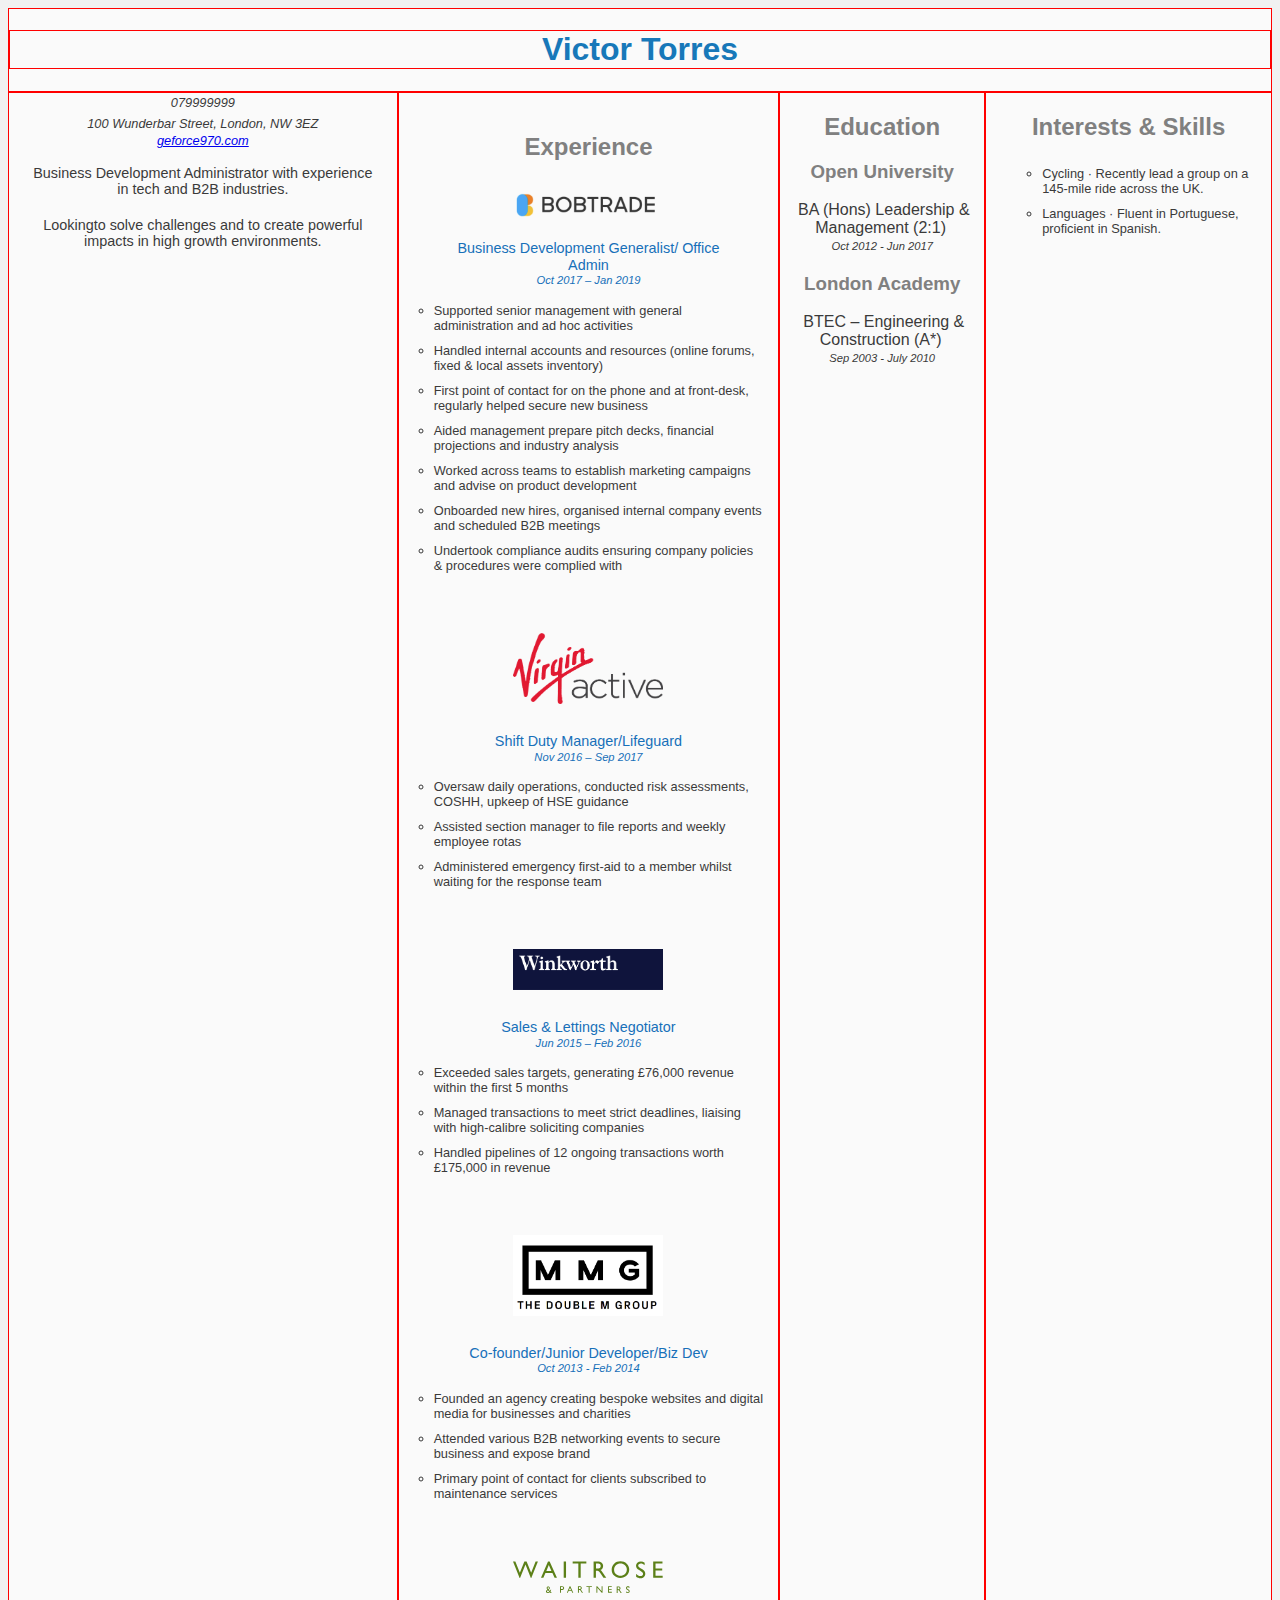
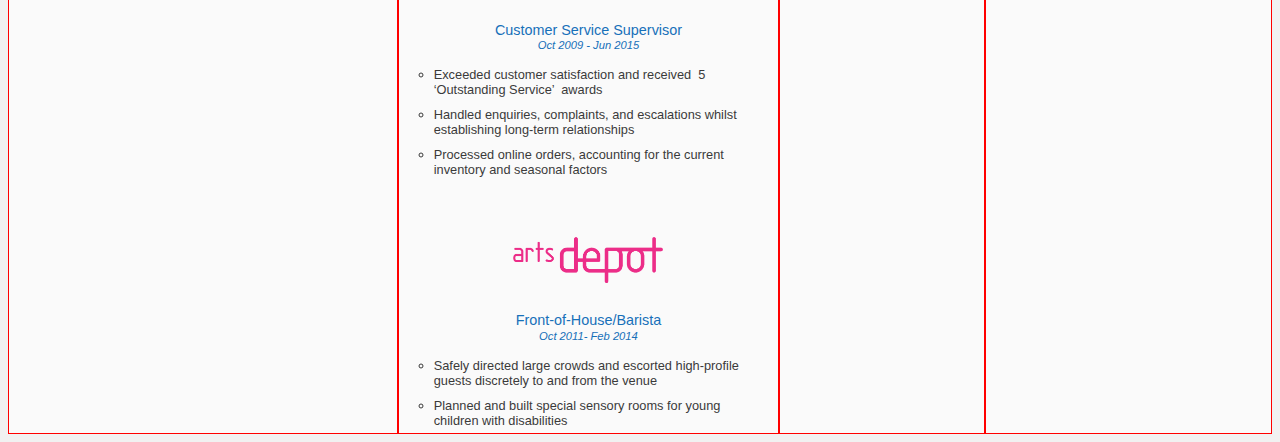
==== index.html @ 73df7238 "ready for flexbox" ====
<!DOCTYPE html>
<html>
  <head>
    <meta name="viewport" content="width=device-width, initial-scale=1" />
    <title>Victor Torres</title>
    <link
      href="http://fonts.googleapis.com/css?family=Reenie+Beanie:regular"
      rel="stylesheet"
      type="text/css"
    />
    <link rel="stylesheet" href="css/style.css" />
  </head>
  <body>
    <div id="page">
      <div class="card">
        <h1 id="main-name">Victor Torres</h1>
      </div>

      <div class="wrapper">
        <div class="card">
          <div id="contact-details">
            <span id="mobile">079999999</span>
            <span id="address">100 Wunderbar Street, London, NW 3EZ</span>
            <a href="mailto:demellotorres@gmail.com" id="email">geforce970.com</a>
            <p>
              Business Development Administrator with experience in tech and B2B
              industries.
            </p>
            <p>
              Lookingto solve challenges and to create powerful impacts in high
              growth environments.
            </p>
          </div>
        </div>
        <div class="card exp-card">
          <div class="experience">
            <h2 class="exp-title">Experience</h2>
            <div class="job" id="bobtrade">
              <div class="logo bobtrade-img">
                <img src="img/bobtrade.png" alt="Bobtrade" />
              </div>
              <span class="role">Business Development Generalist/ Office Admin</span>
              <span class="duration">Oct 2017 – Jan 2019</span>
              <div>
                <ul class="achievements">
                  <li>
                    Supported senior management with general administration and ad
                    hoc activities
                  </li>
                  <li>
                    Handled internal accounts and resources (online forums, fixed
                    & local assets inventory)
                  </li>
                  <li>
                    First point of contact for on the phone and at front-desk,
                    regularly helped secure new business
                  </li>
                  <li>
                    Aided management prepare pitch decks, financial projections
                    and industry analysis
                  </li>
                  <li>
                    Worked across teams to establish marketing campaigns and
                    advise on product development
                  </li>
                  <li>
                    Onboarded new hires, organised internal company events and
                    scheduled B2B meetings
                  </li>
                  <li>
                    Undertook compliance audits ensuring company policies &
                    procedures were complied with
                  </li>
                </ul>
              </div>
            </div>
          </div>
          <div class="job" id="virgin">
            <div class="logo"><img src="img/virgin.png" alt="Virgin Active"></div>
            <span class="role">Shift Duty Manager/Lifeguard</span>
            <span class="duration">Nov 2016 – Sep 2017</span>
            <div>
              <ul class="achievements">
                <li>Oversaw daily operations, conducted risk assessments, COSHH, upkeep of HSE guidance</li>
                <li>Assisted section manager to file reports and weekly employee rotas</li>
                <li>Administered emergency first-aid to a member whilst waiting for the response team</li>
              </ul>
            </div>
          </div>
          <div class="job" id="winkworth">
            <div class="logo"><img src="img/winkworth.jpg" alt="Winkworth"></div>
            <span class="role">Sales & Lettings Negotiator</span>
            <span class="duration">Jun 2015 – Feb 2016</span>
            <div>
              <ul class="achievements">
                <li>Exceeded sales targets, generating £76,000 revenue within the first 5 months</li>
                <li>Managed transactions to meet strict deadlines, liaising with high-calibre soliciting companies</li>
                <li>Handled pipelines of 12 ongoing transactions worth £175,000 in revenue</li>
              </ul>
            </div>
          </div>
          <div class="job" id="mmg">
            <div class="logo"><img src="img/mmg.png" alt="Double M Group"></div>
            <span class="role">Co-founder/Junior Developer/Biz Dev​</span>
            <span class="duration">Oct 2013 - Feb 2014</span>
            <div>
              <ul class="achievements">
                <li>Founded an agency creating bespoke websites and digital media for businesses and charities</li>
                <li>Attended various B2B networking events to secure business and expose brand</li>
                <li>Primary point of contact for clients subscribed to maintenance services</li>
              </ul>
            </div>
          </div>
          <div class="job" id="waitrose">
            <div class="logo"><svg viewBox="0 0 398 85" xmlns="http://www.w3.org/2000/svg" class="logo___2sp24">
                <g fill="#5C8018" fill-rule="evenodd">
                  <path
                    d="M372.02 1.366v43.086h25.229v-5.558h-19.005V25.499h17.801v-5.557h-17.8V6.922h18.44V1.365H372.02M59.982 1.366L48.155 31.058 36.082 1.366h-5.904L18.173 31.058 6.221 1.366H0l17.533 43.467h1.207L33.1 9.579l14.237 35.254h1.206L66.14 1.366h-6.157M134.535 44.48h6.228V1.393h-6.228zM339.51 27.008l-4.714-2.848c-2.956-1.795-4.826-3.589-6.173-5.252-1.397-1.727-2.095-3.85-2.095-6.11 0-3.392 1.183-6.147 3.551-8.265 2.367-2.117 5.523-3.14 9.306-3.14 3.99 0 6.94 1.01 9.957 3.03v7c-3.123-2.986-6.482-4.48-10.08-4.48-2.027 0-3.69.466-4.992 1.4-1.305.93-1.955 2.152-1.955 3.606 0 1.29.315 2.362 1.275 3.488.96 1.125 2.667 2.445 4.794 3.684l4.916 2.788c5.286 3.138 7.749 7.135 7.749 11.985 0 3.454-1.201 6.3-3.528 8.46-2.326 2.158-5.312 3.308-9.033 3.24-4.272-.074-8.098-1.257-11.694-3.966v-7.833c3.35 4.22 7.226 6.239 11.63 6.239 1.944 0 3.562-.448 4.855-1.523 1.292-1.076 1.996-2.422 1.996-4.04 0-2.624-1.96-5.11-5.764-7.463M102.004 26.473l-6.991-15.608-6.485 15.608h13.476zM92.89 1.393h4.36l19.431 43.34h-6.35l-5.775-12.77h-18.49l-5.415 12.77h-6.376L92.89 1.394zM158.36 1.393h36.318v5.482h-15.04V44.48h-6.225V6.875H158.36V1.393M222.087 6.61h-1.861v13.6h2.357c3.145 0 5.299-.266 6.469-.8a6.06 6.06 0 0 0 2.73-2.423c.651-1.08.975-2.307.975-3.685 0-1.357-.361-2.585-1.085-3.687-.724-1.098-1.742-1.874-3.055-2.327-1.313-.452-3.49-.679-6.53-.679zm-8.191 37.844V1.367h10.982c4.384 0 7.865 1.078 10.44 3.238 2.572 2.159 3.86 5.078 3.86 8.758 0 2.51-.63 4.678-1.89 6.509-1.264 1.83-2.96 3.196-5.316 4.1 1.384.907 2.74 2.141 4.063 3.703 1.323 1.562 3.118 4.286 5.517 8.173 1.51 2.447 2.785 4.286 3.694 5.52l2.296 3.086h-7.464s-1.994-3.118-2.18-3.366l-3.128-4.845-2.314-3.362c-1.282-1.77-2.458-3.233-3.523-4.282-1.068-1.046-1.906-1.745-2.764-2.206-.86-.461-2.424-.694-4.455-.694H220.1v18.755h-6.204zM285.297 6.524c-4.958 0-9.033 1.541-12.224 4.626-3.191 3.083-4.787 7.02-4.787 11.811 0 4.646 1.601 8.511 4.802 11.595 3.202 3.084 7.21 4.626 12.023 4.626 4.833 0 8.867-1.573 12.101-4.72 3.232-3.144 4.849-7.06 4.849-11.747 0-4.565-1.617-8.404-4.849-11.519-3.234-3.115-7.206-4.672-11.915-4.672zm-.248-5.86c6.693 0 12.268 2.108 16.72 6.323 4.453 4.213 6.68 9.497 6.68 15.85s-2.245 11.61-6.74 15.775c-4.494 4.163-10.161 6.244-17 6.244-6.53 0-11.97-2.081-16.32-6.244-4.348-4.165-6.523-9.38-6.523-15.65 0-6.436 2.189-11.762 6.57-15.975 4.38-4.215 9.917-6.322 16.613-6.322zM129.838 69.084h-2.615v5.4h2.765c1.866 0 3.154-.83 3.154-2.743 0-1.77-1.101-2.657-3.304-2.657zm-5.113 15.086V66.885h5.547c1.657 0 2.978.445 3.965 1.335.985.89 1.478 2.083 1.478 3.581 0 1.006-.228 1.926-.738 2.697a4.369 4.369 0 0 1-2.095 1.66c-1.066.403-2.044.53-3.777.525h-1.882v7.487h-2.498zM154.051 76.93l-2.801-6.25-2.597 6.25h5.398zm-3.65-10.045h1.746l7.782 17.36h-2.544l-2.312-5.114h-7.407l-2.168 5.114h-2.554l7.457-17.36zM194.796 66.885h14.569v2.2h-6.033V84.17h-2.498V69.084h-6.038v-2.199M235.23 66.885h2.36v17.26h-2.138L223.759 70.85v13.293h-2.336V66.885h2.012l11.794 13.407V66.885M252.254 66.885h9.839v2.2h-7.355v5.262h7.107v2.212h-7.107v5.361h7.592v2.2h-10.076V66.886M175.655 68.985h-.745v5.449h.943c1.26 0 2.123-.106 2.591-.321 1.006-.458 1.479-1.418 1.486-2.448.005-1.072-.602-2.047-1.66-2.408-.527-.18-1.397-.272-2.615-.272zm-3.282 15.16v-17.26h4.4c1.757 0 3.15.432 4.181 1.298 1.031.863 1.547 2.034 1.547 3.508 0 1.005-.252 1.874-.758 2.607-.506.732-1.184 1.28-2.129 1.643.555.364 1.098.857 1.627 1.483.531.626 1.249 1.718 2.212 3.274a32.71 32.71 0 0 0 1.48 2.212l.919 1.234h-2.99s-.8-1.248-.872-1.347l-1.255-1.941-.927-1.348c-.513-.707-.984-1.294-1.412-1.713-.427-.42-.762-.7-1.105-.884-.346-.185-.973-.279-1.786-.279h-.647v7.512h-2.485z">
                  </path>
                  <g>
                    <path
                      d="M278.493 69.643h-.745v5.448h.944c1.26 0 2.122-.106 2.592-.32 1.005-.459 1.478-1.419 1.485-2.449.006-1.071-.601-2.047-1.66-2.407-.526-.18-1.398-.272-2.616-.272zm-3.282 15.16v-17.26h4.402c1.755 0 3.15.432 4.18 1.297 1.032.864 1.548 2.035 1.548 3.509 0 1.005-.254 1.874-.758 2.607-.506.732-1.185 1.28-2.13 1.643.556.364 1.098.857 1.628 1.483.53.625 1.249 1.718 2.211 3.274.603.98 1.114 1.717 1.479 2.212l.92 1.234h-2.99s-.799-1.248-.873-1.347l-1.254-1.941-.927-1.348c-.513-.708-.985-1.294-1.411-1.714-.427-.42-.764-.7-1.107-.883-.345-.186-.971-.279-1.784-.279h-.648v7.512h-2.486zM305.096 77.572l-1.889-1.142c-1.184-.72-2.026-1.427-2.528-2.123-.502-.696-.752-1.497-.752-2.403 0-1.36.475-2.463 1.423-3.31.948-.85 2.18-1.273 3.696-1.273 1.45 0 2.779.404 3.988 1.214v2.802c-1.251-1.194-2.595-1.793-4.037-1.793-.813 0-1.479.187-2.001.56-.522.374-.782.851-.782 1.434 0 .517.192 1 .576 1.452.384.451 1.003.925 1.854 1.421l1.899 1.116c2.116 1.259 3.175 2.858 3.175 4.804 0 1.383-.466 2.506-1.398 3.37-.932.867-2.143 1.299-3.633 1.299-1.715 0-3.276-.524-4.685-1.572v-3.14c1.341 1.692 2.894 2.538 4.659 2.538.779 0 1.428-.216 1.945-.646.517-.43.776-.972.776-1.62 0-1.05-.762-2.046-2.286-2.988M96.406 81.259c-1.597 1.815-5.177 2.371-6.022.537-.998-2.166.877-3.582 2.386-4.475 0 0 2.79 3.02 3.636 3.938zm-2.904-11.442c1.06-.026 1.935.537 2.094 1.455.155.885-.36 1.683-.971 2.271a8.213 8.213 0 0 1-1.297.992c-.555-.494-1.003-1.036-1.312-1.577-.263-.46-.47-.988-.468-1.523.005-.962.904-1.591 1.954-1.618zm5.826 11.093c1.052-1.356 2.01-3.865 2.175-4.78l-2.145.004c-.217.713-.77 2.141-1.451 3.252L94.77 75.98c1.545-.893 3.102-2.534 3.053-4.445-.029-1.115-.456-2.029-1.284-2.746-.83-.718-1.87-1.077-3.128-1.077-1.281 0-2.312.366-3.096 1.1-.782.732-1.213 1.69-1.13 2.867.099 1.38.795 2.45 2.128 3.967-.391.214-1.31.822-1.637 1.088-1.471 1.211-2.424 2.542-2.071 4.728.232 1.438 1.384 3.282 4.292 3.505 2.387.182 4.37-.689 6-2.194l1.942 2.03h3.136l-3.647-3.893z">
                    </path>
                  </g>
                </g>
              </svg></div>
            <span class="role">Customer Service Supervisor</span>
            <span class="duration">Oct 2009 - Jun 2015</span>
            <div>
              <ul class="achievements">
                <li>Exceeded customer satisfaction and received ​ 5 ‘Outstanding Service’ ​ awards</li>
                <li>Handled enquiries, complaints, and escalations whilst establishing long-term relationships</li>
                <li>Processed online orders, accounting for the current inventory and seasonal factors</li>
              </ul>
            </div>
          </div>
          <div class="job" id="artsdepot">
            <div class="logo"><img src="img/artsdepot.png" alt="Artsdepot"></div>
            <span class="role">Front-of-House/Barista</span>
            <span class="duration">Oct 2011- Feb 2014</span>
            <div>
              <ul class="achievements">
                <li>Safely directed large crowds and escorted high-profile guests discretely to and from the venue</li>
                <li>Planned and built special sensory rooms for young children with disabilities</li>
              </ul>
            </div>
          </div>
        </div>
        <div class="card">
          <h2>Education</h2>
          <div id="education">
            <div class="institute">
              <p>
                <h3>Open University</h3>
                <span class="edu-grades">BA (Hons) Leadership & Management (2:1)</span>
                <span class="dates">Oct 2012 - Jun 2017</span>
              </p>
            </div>
            <div class="institute">
              <p>
                <h3>London Academy</h3>
                <span class="edu-grades">BTEC – Engineering & Construction (A*)</span>
                <span class="dates">Sep 2003 - July 2010</span>
              </p>
            </div>
          </div>
        </div>
        <div class="card">
          <h2>Interests &amp; Skills</h2>
          <div id="interests">
            <ul>
              <li>Cycling​ · Recently lead a group on a 145-mile ride across the UK.</li>
              <li>Languages​ · Fluent in Portuguese, proficient in Spanish.</li>
            </ul>
          </div>
        </div>
      </div>
    </div>
  </body>
</html>
---- css/style.css ----
body {
  font-family: -apple-system, BlinkMacSystemFont, "Segoe UI", Roboto, Helvetica,
    Arial, sans-serif, "Apple Color Emoji", "Segoe UI Emoji", "Segoe UI Symbol";
  background-color: rgb(241, 241, 241);
  color: rgb(58, 58, 58);
}

h1,
h2,
h3,
h4,
h5 {
  color: gray;
  text-align: center;
}
.job ul,
#interests ul {
  list-style: circle;
  list-style-position: outside;
  margin-left: 1em;
}

.job li:before,
#interests li:before {
  position: relative;
}
li {
  font-size: 0.8em;
  padding: 5px 10px 5px 0;
}
ul.achievements {
  position: relative;
  padding-top: 10px;
  margin: 0 auto;
  left: -5px;
}
span {
  padding: 0.2em;
}

#page {
  background-color: #fafafa;
  padding: 1em auto;
  min-width: 300px;
}

#main-name {
  color: rgb(23, 120, 185);
  text-align: center;
}

#contact-details p {
  font-size: 0.9em;
  padding: 0.2em 1.2em;
  text-align: center;
}

#mobile,
#address,
#email {
  font-style: italic;
  font-size: 0.8rem;
  display: block;
  margin: 0 auto;
  text-align: center;
}
.employer,
.role,
.duration {
  display: block;
  margin: 0 auto;
  padding: 0 40px;
  font-size: 0.9em;
  text-align: center;
  line-height: 1.2em;
  color: rgb(23, 112, 185);
}
.job .logo {
  max-width: 150px;
  display: block;
  margin: 5px auto;
}

.logo img {
  width: 100%;
  padding: 50px 0 20px;
}
.logo svg {
  padding: 50px 0 20px 0;
}
#bobtrade > div.logo.bobtrade-img > img {
  padding-bottom: 0;
  padding-top: 20px;
}
.institute {
  display: block;
  font-size: 1em;
  text-align: center;
}
.dates,
.duration {
  font-size: 0.7em;
  display: block;
  font-style: italic;
}
@media (min-width: 425px) {
  h2.exp-title {
    padding: 20px auto 0;
    margin-top: 40px;
  }
  #bobtrade > div.logo.bobtrade-img > img {
    padding-top: 0;
  }
  #contact-details p {
    padding: 0 auto 50px;
  }
}
@media (min-width: 768px) and (max-width: 1024px) {
  #page {
    margin: 20px 45px;
    padding: 20px;
    -webkit-box-shadow: -1px 11px 25px -2px rgba(0, 0, 0, 0.25);
    -moz-box-shadow: -1px 11px 25px -2px rgba(0, 0, 0, 0.25);
    box-shadow: -1px 11px 25px -2px rgba(0, 0, 0, 0.25);
  }
}
@media (min-width: 1024px) {
  #main-name,
  .card {
    border: 1px solid red;
  }
  .wrapper {
    display: flex;
  }
  #main-name,
  #intro {
    flex-basis: 30%;
  }
}
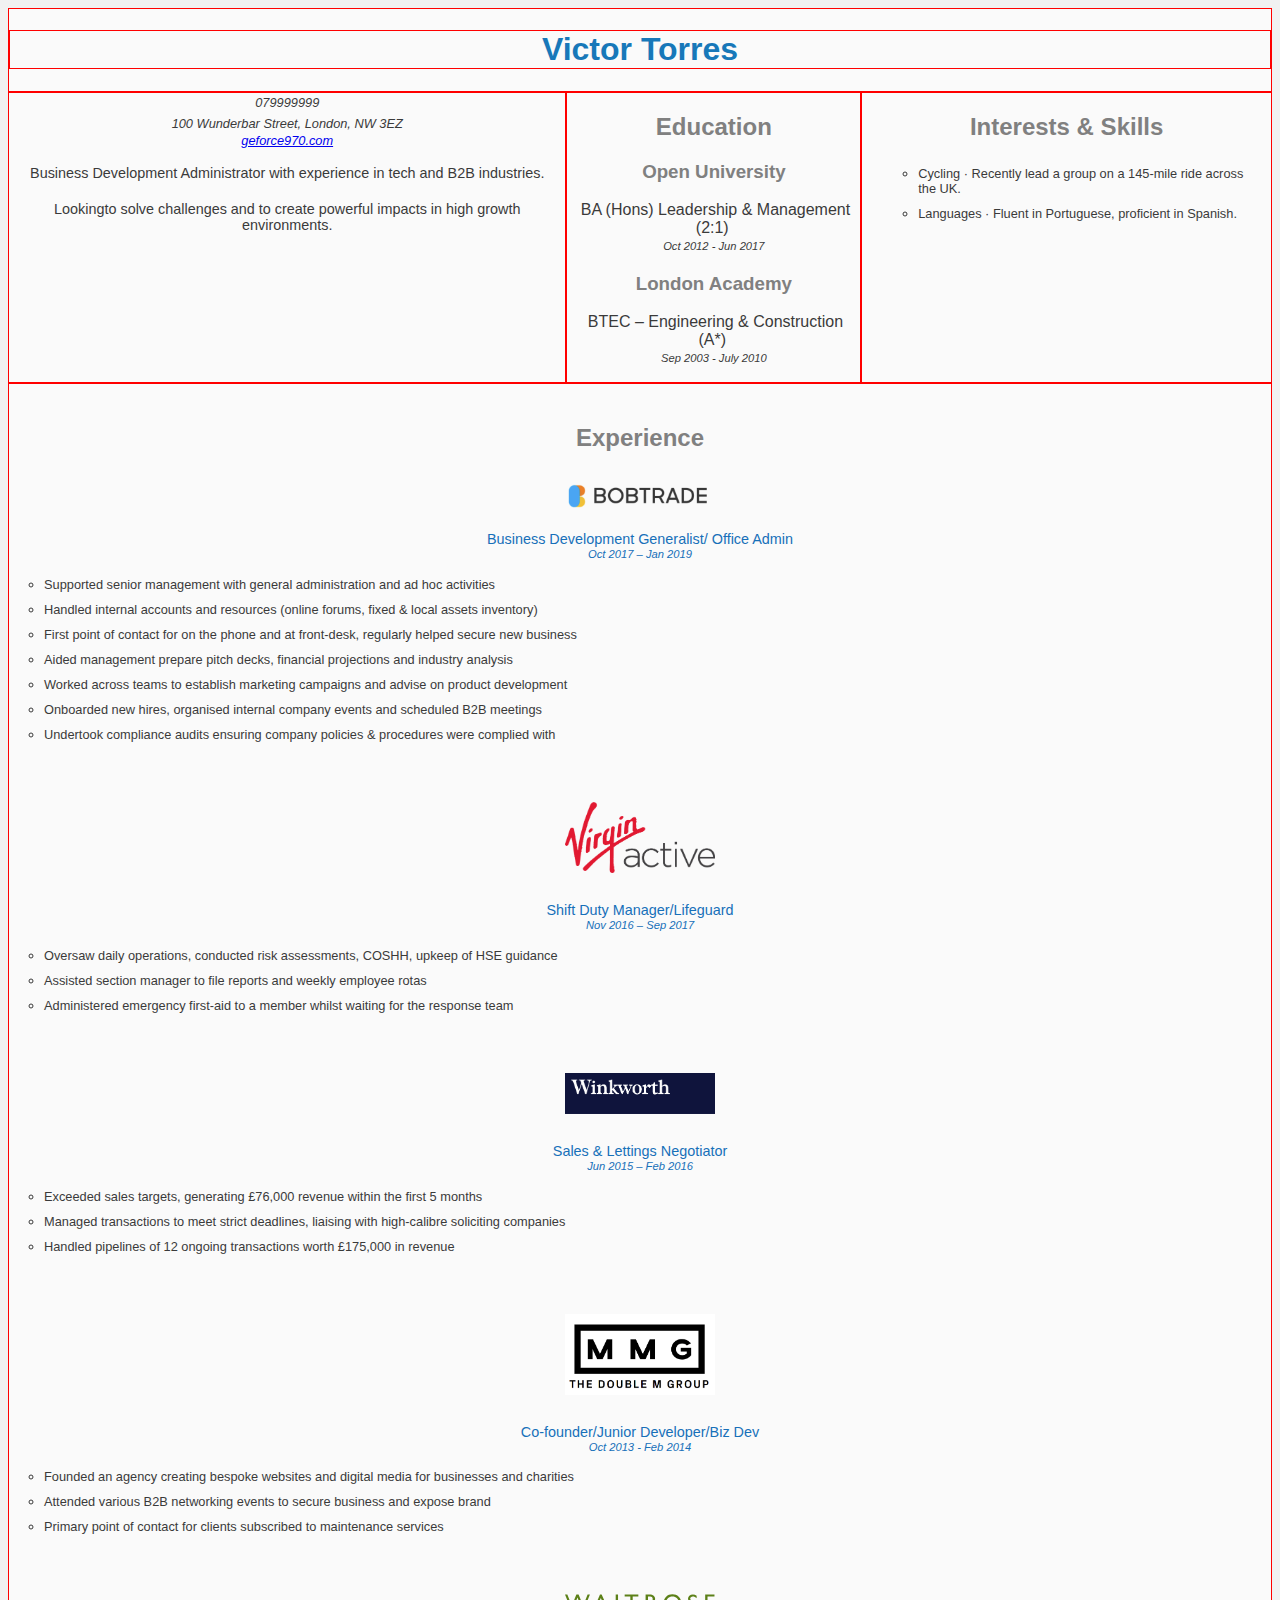
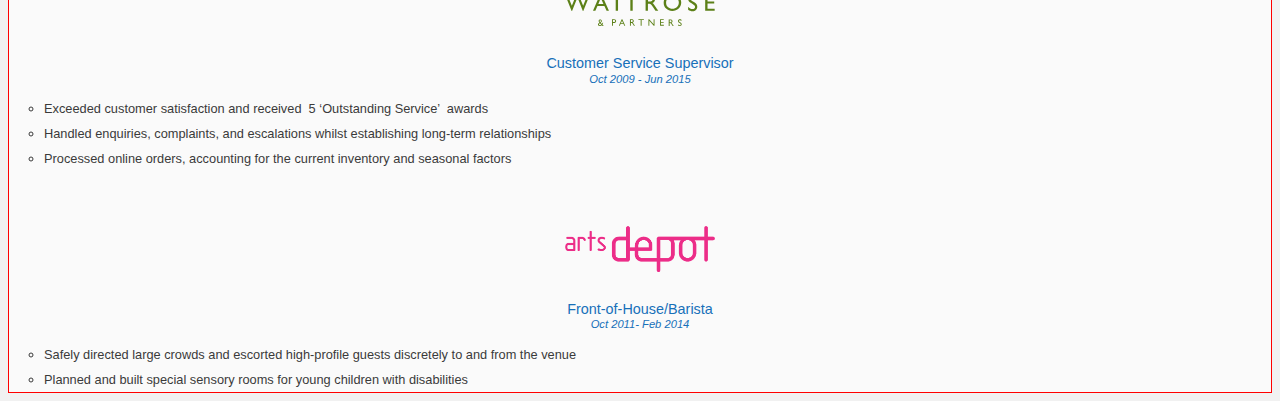
==== commit ef76cf3e: "ready for flexbox on wrapper items - fixed major mistake" ====
--- a/index.html
+++ b/index.html
@@ -32,123 +32,8 @@
             </p>
           </div>
         </div>
-        <div class="card exp-card">
-          <div class="experience">
-            <h2 class="exp-title">Experience</h2>
-            <div class="job" id="bobtrade">
-              <div class="logo bobtrade-img">
-                <img src="img/bobtrade.png" alt="Bobtrade" />
-              </div>
-              <span class="role">Business Development Generalist/ Office Admin</span>
-              <span class="duration">Oct 2017 – Jan 2019</span>
-              <div>
-                <ul class="achievements">
-                  <li>
-                    Supported senior management with general administration and ad
-                    hoc activities
-                  </li>
-                  <li>
-                    Handled internal accounts and resources (online forums, fixed
-                    & local assets inventory)
-                  </li>
-                  <li>
-                    First point of contact for on the phone and at front-desk,
-                    regularly helped secure new business
-                  </li>
-                  <li>
-                    Aided management prepare pitch decks, financial projections
-                    and industry analysis
-                  </li>
-                  <li>
-                    Worked across teams to establish marketing campaigns and
-                    advise on product development
-                  </li>
-                  <li>
-                    Onboarded new hires, organised internal company events and
-                    scheduled B2B meetings
-                  </li>
-                  <li>
-                    Undertook compliance audits ensuring company policies &
-                    procedures were complied with
-                  </li>
-                </ul>
-              </div>
-            </div>
-          </div>
-          <div class="job" id="virgin">
-            <div class="logo"><img src="img/virgin.png" alt="Virgin Active"></div>
-            <span class="role">Shift Duty Manager/Lifeguard</span>
-            <span class="duration">Nov 2016 – Sep 2017</span>
-            <div>
-              <ul class="achievements">
-                <li>Oversaw daily operations, conducted risk assessments, COSHH, upkeep of HSE guidance</li>
-                <li>Assisted section manager to file reports and weekly employee rotas</li>
-                <li>Administered emergency first-aid to a member whilst waiting for the response team</li>
-              </ul>
-            </div>
-          </div>
-          <div class="job" id="winkworth">
-            <div class="logo"><img src="img/winkworth.jpg" alt="Winkworth"></div>
-            <span class="role">Sales & Lettings Negotiator</span>
-            <span class="duration">Jun 2015 – Feb 2016</span>
-            <div>
-              <ul class="achievements">
-                <li>Exceeded sales targets, generating £76,000 revenue within the first 5 months</li>
-                <li>Managed transactions to meet strict deadlines, liaising with high-calibre soliciting companies</li>
-                <li>Handled pipelines of 12 ongoing transactions worth £175,000 in revenue</li>
-              </ul>
-            </div>
-          </div>
-          <div class="job" id="mmg">
-            <div class="logo"><img src="img/mmg.png" alt="Double M Group"></div>
-            <span class="role">Co-founder/Junior Developer/Biz Dev​</span>
-            <span class="duration">Oct 2013 - Feb 2014</span>
-            <div>
-              <ul class="achievements">
-                <li>Founded an agency creating bespoke websites and digital media for businesses and charities</li>
-                <li>Attended various B2B networking events to secure business and expose brand</li>
-                <li>Primary point of contact for clients subscribed to maintenance services</li>
-              </ul>
-            </div>
-          </div>
-          <div class="job" id="waitrose">
-            <div class="logo"><svg viewBox="0 0 398 85" xmlns="http://www.w3.org/2000/svg" class="logo___2sp24">
-                <g fill="#5C8018" fill-rule="evenodd">
-                  <path
-                    d="M372.02 1.366v43.086h25.229v-5.558h-19.005V25.499h17.801v-5.557h-17.8V6.922h18.44V1.365H372.02M59.982 1.366L48.155 31.058 36.082 1.366h-5.904L18.173 31.058 6.221 1.366H0l17.533 43.467h1.207L33.1 9.579l14.237 35.254h1.206L66.14 1.366h-6.157M134.535 44.48h6.228V1.393h-6.228zM339.51 27.008l-4.714-2.848c-2.956-1.795-4.826-3.589-6.173-5.252-1.397-1.727-2.095-3.85-2.095-6.11 0-3.392 1.183-6.147 3.551-8.265 2.367-2.117 5.523-3.14 9.306-3.14 3.99 0 6.94 1.01 9.957 3.03v7c-3.123-2.986-6.482-4.48-10.08-4.48-2.027 0-3.69.466-4.992 1.4-1.305.93-1.955 2.152-1.955 3.606 0 1.29.315 2.362 1.275 3.488.96 1.125 2.667 2.445 4.794 3.684l4.916 2.788c5.286 3.138 7.749 7.135 7.749 11.985 0 3.454-1.201 6.3-3.528 8.46-2.326 2.158-5.312 3.308-9.033 3.24-4.272-.074-8.098-1.257-11.694-3.966v-7.833c3.35 4.22 7.226 6.239 11.63 6.239 1.944 0 3.562-.448 4.855-1.523 1.292-1.076 1.996-2.422 1.996-4.04 0-2.624-1.96-5.11-5.764-7.463M102.004 26.473l-6.991-15.608-6.485 15.608h13.476zM92.89 1.393h4.36l19.431 43.34h-6.35l-5.775-12.77h-18.49l-5.415 12.77h-6.376L92.89 1.394zM158.36 1.393h36.318v5.482h-15.04V44.48h-6.225V6.875H158.36V1.393M222.087 6.61h-1.861v13.6h2.357c3.145 0 5.299-.266 6.469-.8a6.06 6.06 0 0 0 2.73-2.423c.651-1.08.975-2.307.975-3.685 0-1.357-.361-2.585-1.085-3.687-.724-1.098-1.742-1.874-3.055-2.327-1.313-.452-3.49-.679-6.53-.679zm-8.191 37.844V1.367h10.982c4.384 0 7.865 1.078 10.44 3.238 2.572 2.159 3.86 5.078 3.86 8.758 0 2.51-.63 4.678-1.89 6.509-1.264 1.83-2.96 3.196-5.316 4.1 1.384.907 2.74 2.141 4.063 3.703 1.323 1.562 3.118 4.286 5.517 8.173 1.51 2.447 2.785 4.286 3.694 5.52l2.296 3.086h-7.464s-1.994-3.118-2.18-3.366l-3.128-4.845-2.314-3.362c-1.282-1.77-2.458-3.233-3.523-4.282-1.068-1.046-1.906-1.745-2.764-2.206-.86-.461-2.424-.694-4.455-.694H220.1v18.755h-6.204zM285.297 6.524c-4.958 0-9.033 1.541-12.224 4.626-3.191 3.083-4.787 7.02-4.787 11.811 0 4.646 1.601 8.511 4.802 11.595 3.202 3.084 7.21 4.626 12.023 4.626 4.833 0 8.867-1.573 12.101-4.72 3.232-3.144 4.849-7.06 4.849-11.747 0-4.565-1.617-8.404-4.849-11.519-3.234-3.115-7.206-4.672-11.915-4.672zm-.248-5.86c6.693 0 12.268 2.108 16.72 6.323 4.453 4.213 6.68 9.497 6.68 15.85s-2.245 11.61-6.74 15.775c-4.494 4.163-10.161 6.244-17 6.244-6.53 0-11.97-2.081-16.32-6.244-4.348-4.165-6.523-9.38-6.523-15.65 0-6.436 2.189-11.762 6.57-15.975 4.38-4.215 9.917-6.322 16.613-6.322zM129.838 69.084h-2.615v5.4h2.765c1.866 0 3.154-.83 3.154-2.743 0-1.77-1.101-2.657-3.304-2.657zm-5.113 15.086V66.885h5.547c1.657 0 2.978.445 3.965 1.335.985.89 1.478 2.083 1.478 3.581 0 1.006-.228 1.926-.738 2.697a4.369 4.369 0 0 1-2.095 1.66c-1.066.403-2.044.53-3.777.525h-1.882v7.487h-2.498zM154.051 76.93l-2.801-6.25-2.597 6.25h5.398zm-3.65-10.045h1.746l7.782 17.36h-2.544l-2.312-5.114h-7.407l-2.168 5.114h-2.554l7.457-17.36zM194.796 66.885h14.569v2.2h-6.033V84.17h-2.498V69.084h-6.038v-2.199M235.23 66.885h2.36v17.26h-2.138L223.759 70.85v13.293h-2.336V66.885h2.012l11.794 13.407V66.885M252.254 66.885h9.839v2.2h-7.355v5.262h7.107v2.212h-7.107v5.361h7.592v2.2h-10.076V66.886M175.655 68.985h-.745v5.449h.943c1.26 0 2.123-.106 2.591-.321 1.006-.458 1.479-1.418 1.486-2.448.005-1.072-.602-2.047-1.66-2.408-.527-.18-1.397-.272-2.615-.272zm-3.282 15.16v-17.26h4.4c1.757 0 3.15.432 4.181 1.298 1.031.863 1.547 2.034 1.547 3.508 0 1.005-.252 1.874-.758 2.607-.506.732-1.184 1.28-2.129 1.643.555.364 1.098.857 1.627 1.483.531.626 1.249 1.718 2.212 3.274a32.71 32.71 0 0 0 1.48 2.212l.919 1.234h-2.99s-.8-1.248-.872-1.347l-1.255-1.941-.927-1.348c-.513-.707-.984-1.294-1.412-1.713-.427-.42-.762-.7-1.105-.884-.346-.185-.973-.279-1.786-.279h-.647v7.512h-2.485z">
-                  </path>
-                  <g>
-                    <path
-                      d="M278.493 69.643h-.745v5.448h.944c1.26 0 2.122-.106 2.592-.32 1.005-.459 1.478-1.419 1.485-2.449.006-1.071-.601-2.047-1.66-2.407-.526-.18-1.398-.272-2.616-.272zm-3.282 15.16v-17.26h4.402c1.755 0 3.15.432 4.18 1.297 1.032.864 1.548 2.035 1.548 3.509 0 1.005-.254 1.874-.758 2.607-.506.732-1.185 1.28-2.13 1.643.556.364 1.098.857 1.628 1.483.53.625 1.249 1.718 2.211 3.274.603.98 1.114 1.717 1.479 2.212l.92 1.234h-2.99s-.799-1.248-.873-1.347l-1.254-1.941-.927-1.348c-.513-.708-.985-1.294-1.411-1.714-.427-.42-.764-.7-1.107-.883-.345-.186-.971-.279-1.784-.279h-.648v7.512h-2.486zM305.096 77.572l-1.889-1.142c-1.184-.72-2.026-1.427-2.528-2.123-.502-.696-.752-1.497-.752-2.403 0-1.36.475-2.463 1.423-3.31.948-.85 2.18-1.273 3.696-1.273 1.45 0 2.779.404 3.988 1.214v2.802c-1.251-1.194-2.595-1.793-4.037-1.793-.813 0-1.479.187-2.001.56-.522.374-.782.851-.782 1.434 0 .517.192 1 .576 1.452.384.451 1.003.925 1.854 1.421l1.899 1.116c2.116 1.259 3.175 2.858 3.175 4.804 0 1.383-.466 2.506-1.398 3.37-.932.867-2.143 1.299-3.633 1.299-1.715 0-3.276-.524-4.685-1.572v-3.14c1.341 1.692 2.894 2.538 4.659 2.538.779 0 1.428-.216 1.945-.646.517-.43.776-.972.776-1.62 0-1.05-.762-2.046-2.286-2.988M96.406 81.259c-1.597 1.815-5.177 2.371-6.022.537-.998-2.166.877-3.582 2.386-4.475 0 0 2.79 3.02 3.636 3.938zm-2.904-11.442c1.06-.026 1.935.537 2.094 1.455.155.885-.36 1.683-.971 2.271a8.213 8.213 0 0 1-1.297.992c-.555-.494-1.003-1.036-1.312-1.577-.263-.46-.47-.988-.468-1.523.005-.962.904-1.591 1.954-1.618zm5.826 11.093c1.052-1.356 2.01-3.865 2.175-4.78l-2.145.004c-.217.713-.77 2.141-1.451 3.252L94.77 75.98c1.545-.893 3.102-2.534 3.053-4.445-.029-1.115-.456-2.029-1.284-2.746-.83-.718-1.87-1.077-3.128-1.077-1.281 0-2.312.366-3.096 1.1-.782.732-1.213 1.69-1.13 2.867.099 1.38.795 2.45 2.128 3.967-.391.214-1.31.822-1.637 1.088-1.471 1.211-2.424 2.542-2.071 4.728.232 1.438 1.384 3.282 4.292 3.505 2.387.182 4.37-.689 6-2.194l1.942 2.03h3.136l-3.647-3.893z">
-                    </path>
-                  </g>
-                </g>
-              </svg></div>
-            <span class="role">Customer Service Supervisor</span>
-            <span class="duration">Oct 2009 - Jun 2015</span>
-            <div>
-              <ul class="achievements">
-                <li>Exceeded customer satisfaction and received ​ 5 ‘Outstanding Service’ ​ awards</li>
-                <li>Handled enquiries, complaints, and escalations whilst establishing long-term relationships</li>
-                <li>Processed online orders, accounting for the current inventory and seasonal factors</li>
-              </ul>
-            </div>
-          </div>
-          <div class="job" id="artsdepot">
-            <div class="logo"><img src="img/artsdepot.png" alt="Artsdepot"></div>
-            <span class="role">Front-of-House/Barista</span>
-            <span class="duration">Oct 2011- Feb 2014</span>
-            <div>
-              <ul class="achievements">
-                <li>Safely directed large crowds and escorted high-profile guests discretely to and from the venue</li>
-                <li>Planned and built special sensory rooms for young children with disabilities</li>
-              </ul>
-            </div>
-          </div>
-        </div>
-        <div class="card">
+        <div class="card" id="education">
           <h2>Education</h2>
-          <div id="education">
             <div class="institute">
               <p>
                 <h3>Open University</h3>
@@ -163,14 +48,123 @@
                 <span class="dates">Sep 2003 - July 2010</span>
               </p>
             </div>
-          </div>
         </div>
-        <div class="card">
+        <div class="card" id="interests">
           <h2>Interests &amp; Skills</h2>
-          <div id="interests">
             <ul>
               <li>Cycling​ · Recently lead a group on a 145-mile ride across the UK.</li>
               <li>Languages​ · Fluent in Portuguese, proficient in Spanish.</li>
+            </ul>
+        </div>
+      </div>
+      <div class="card exp-card">
+        <h2 class="exp-title">Experience</h2>
+        <div class="job" id="bobtrade">
+          <div class="logo bobtrade-img">
+            <img src="img/bobtrade.png" alt="Bobtrade" />
+          </div>
+          <span class="role">Business Development Generalist/ Office Admin</span>
+          <span class="duration">Oct 2017 – Jan 2019</span>
+          <div>
+            <ul class="achievements">
+              <li>
+                Supported senior management with general administration and ad
+                hoc activities
+              </li>
+              <li>
+                Handled internal accounts and resources (online forums, fixed
+                & local assets inventory)
+              </li>
+              <li>
+                First point of contact for on the phone and at front-desk,
+                regularly helped secure new business
+              </li>
+              <li>
+                Aided management prepare pitch decks, financial projections
+                and industry analysis
+              </li>
+              <li>
+                Worked across teams to establish marketing campaigns and
+                advise on product development
+              </li>
+              <li>
+                Onboarded new hires, organised internal company events and
+                scheduled B2B meetings
+              </li>
+              <li>
+                Undertook compliance audits ensuring company policies &
+                procedures were complied with
+              </li>
+            </ul>
+          </div>
+        </div>
+        <div class="job" id="virgin">
+          <div class="logo"><img src="img/virgin.png" alt="Virgin Active"></div>
+          <span class="role">Shift Duty Manager/Lifeguard</span>
+          <span class="duration">Nov 2016 – Sep 2017</span>
+          <div>
+            <ul class="achievements">
+              <li>Oversaw daily operations, conducted risk assessments, COSHH, upkeep of HSE guidance</li>
+              <li>Assisted section manager to file reports and weekly employee rotas</li>
+              <li>Administered emergency first-aid to a member whilst waiting for the response team</li>
+            </ul>
+          </div>
+        </div>
+        <div class="job" id="winkworth">
+          <div class="logo"><img src="img/winkworth.jpg" alt="Winkworth"></div>
+          <span class="role">Sales & Lettings Negotiator</span>
+          <span class="duration">Jun 2015 – Feb 2016</span>
+          <div>
+            <ul class="achievements">
+              <li>Exceeded sales targets, generating £76,000 revenue within the first 5 months</li>
+              <li>Managed transactions to meet strict deadlines, liaising with high-calibre soliciting companies</li>
+              <li>Handled pipelines of 12 ongoing transactions worth £175,000 in revenue</li>
+            </ul>
+          </div>
+        </div>
+        <div class="job" id="mmg">
+          <div class="logo"><img src="img/mmg.png" alt="Double M Group"></div>
+          <span class="role">Co-founder/Junior Developer/Biz Dev​</span>
+          <span class="duration">Oct 2013 - Feb 2014</span>
+          <div>
+            <ul class="achievements">
+              <li>Founded an agency creating bespoke websites and digital media for businesses and charities</li>
+              <li>Attended various B2B networking events to secure business and expose brand</li>
+              <li>Primary point of contact for clients subscribed to maintenance services</li>
+            </ul>
+          </div>
+        </div>
+        <div class="job" id="waitrose">
+          <div class="logo"><svg viewBox="0 0 398 85" xmlns="http://www.w3.org/2000/svg" class="logo___2sp24">
+              <g fill="#5C8018" fill-rule="evenodd">
+                <path
+                  d="M372.02 1.366v43.086h25.229v-5.558h-19.005V25.499h17.801v-5.557h-17.8V6.922h18.44V1.365H372.02M59.982 1.366L48.155 31.058 36.082 1.366h-5.904L18.173 31.058 6.221 1.366H0l17.533 43.467h1.207L33.1 9.579l14.237 35.254h1.206L66.14 1.366h-6.157M134.535 44.48h6.228V1.393h-6.228zM339.51 27.008l-4.714-2.848c-2.956-1.795-4.826-3.589-6.173-5.252-1.397-1.727-2.095-3.85-2.095-6.11 0-3.392 1.183-6.147 3.551-8.265 2.367-2.117 5.523-3.14 9.306-3.14 3.99 0 6.94 1.01 9.957 3.03v7c-3.123-2.986-6.482-4.48-10.08-4.48-2.027 0-3.69.466-4.992 1.4-1.305.93-1.955 2.152-1.955 3.606 0 1.29.315 2.362 1.275 3.488.96 1.125 2.667 2.445 4.794 3.684l4.916 2.788c5.286 3.138 7.749 7.135 7.749 11.985 0 3.454-1.201 6.3-3.528 8.46-2.326 2.158-5.312 3.308-9.033 3.24-4.272-.074-8.098-1.257-11.694-3.966v-7.833c3.35 4.22 7.226 6.239 11.63 6.239 1.944 0 3.562-.448 4.855-1.523 1.292-1.076 1.996-2.422 1.996-4.04 0-2.624-1.96-5.11-5.764-7.463M102.004 26.473l-6.991-15.608-6.485 15.608h13.476zM92.89 1.393h4.36l19.431 43.34h-6.35l-5.775-12.77h-18.49l-5.415 12.77h-6.376L92.89 1.394zM158.36 1.393h36.318v5.482h-15.04V44.48h-6.225V6.875H158.36V1.393M222.087 6.61h-1.861v13.6h2.357c3.145 0 5.299-.266 6.469-.8a6.06 6.06 0 0 0 2.73-2.423c.651-1.08.975-2.307.975-3.685 0-1.357-.361-2.585-1.085-3.687-.724-1.098-1.742-1.874-3.055-2.327-1.313-.452-3.49-.679-6.53-.679zm-8.191 37.844V1.367h10.982c4.384 0 7.865 1.078 10.44 3.238 2.572 2.159 3.86 5.078 3.86 8.758 0 2.51-.63 4.678-1.89 6.509-1.264 1.83-2.96 3.196-5.316 4.1 1.384.907 2.74 2.141 4.063 3.703 1.323 1.562 3.118 4.286 5.517 8.173 1.51 2.447 2.785 4.286 3.694 5.52l2.296 3.086h-7.464s-1.994-3.118-2.18-3.366l-3.128-4.845-2.314-3.362c-1.282-1.77-2.458-3.233-3.523-4.282-1.068-1.046-1.906-1.745-2.764-2.206-.86-.461-2.424-.694-4.455-.694H220.1v18.755h-6.204zM285.297 6.524c-4.958 0-9.033 1.541-12.224 4.626-3.191 3.083-4.787 7.02-4.787 11.811 0 4.646 1.601 8.511 4.802 11.595 3.202 3.084 7.21 4.626 12.023 4.626 4.833 0 8.867-1.573 12.101-4.72 3.232-3.144 4.849-7.06 4.849-11.747 0-4.565-1.617-8.404-4.849-11.519-3.234-3.115-7.206-4.672-11.915-4.672zm-.248-5.86c6.693 0 12.268 2.108 16.72 6.323 4.453 4.213 6.68 9.497 6.68 15.85s-2.245 11.61-6.74 15.775c-4.494 4.163-10.161 6.244-17 6.244-6.53 0-11.97-2.081-16.32-6.244-4.348-4.165-6.523-9.38-6.523-15.65 0-6.436 2.189-11.762 6.57-15.975 4.38-4.215 9.917-6.322 16.613-6.322zM129.838 69.084h-2.615v5.4h2.765c1.866 0 3.154-.83 3.154-2.743 0-1.77-1.101-2.657-3.304-2.657zm-5.113 15.086V66.885h5.547c1.657 0 2.978.445 3.965 1.335.985.89 1.478 2.083 1.478 3.581 0 1.006-.228 1.926-.738 2.697a4.369 4.369 0 0 1-2.095 1.66c-1.066.403-2.044.53-3.777.525h-1.882v7.487h-2.498zM154.051 76.93l-2.801-6.25-2.597 6.25h5.398zm-3.65-10.045h1.746l7.782 17.36h-2.544l-2.312-5.114h-7.407l-2.168 5.114h-2.554l7.457-17.36zM194.796 66.885h14.569v2.2h-6.033V84.17h-2.498V69.084h-6.038v-2.199M235.23 66.885h2.36v17.26h-2.138L223.759 70.85v13.293h-2.336V66.885h2.012l11.794 13.407V66.885M252.254 66.885h9.839v2.2h-7.355v5.262h7.107v2.212h-7.107v5.361h7.592v2.2h-10.076V66.886M175.655 68.985h-.745v5.449h.943c1.26 0 2.123-.106 2.591-.321 1.006-.458 1.479-1.418 1.486-2.448.005-1.072-.602-2.047-1.66-2.408-.527-.18-1.397-.272-2.615-.272zm-3.282 15.16v-17.26h4.4c1.757 0 3.15.432 4.181 1.298 1.031.863 1.547 2.034 1.547 3.508 0 1.005-.252 1.874-.758 2.607-.506.732-1.184 1.28-2.129 1.643.555.364 1.098.857 1.627 1.483.531.626 1.249 1.718 2.212 3.274a32.71 32.71 0 0 0 1.48 2.212l.919 1.234h-2.99s-.8-1.248-.872-1.347l-1.255-1.941-.927-1.348c-.513-.707-.984-1.294-1.412-1.713-.427-.42-.762-.7-1.105-.884-.346-.185-.973-.279-1.786-.279h-.647v7.512h-2.485z">
+                </path>
+                <g>
+                  <path
+                    d="M278.493 69.643h-.745v5.448h.944c1.26 0 2.122-.106 2.592-.32 1.005-.459 1.478-1.419 1.485-2.449.006-1.071-.601-2.047-1.66-2.407-.526-.18-1.398-.272-2.616-.272zm-3.282 15.16v-17.26h4.402c1.755 0 3.15.432 4.18 1.297 1.032.864 1.548 2.035 1.548 3.509 0 1.005-.254 1.874-.758 2.607-.506.732-1.185 1.28-2.13 1.643.556.364 1.098.857 1.628 1.483.53.625 1.249 1.718 2.211 3.274.603.98 1.114 1.717 1.479 2.212l.92 1.234h-2.99s-.799-1.248-.873-1.347l-1.254-1.941-.927-1.348c-.513-.708-.985-1.294-1.411-1.714-.427-.42-.764-.7-1.107-.883-.345-.186-.971-.279-1.784-.279h-.648v7.512h-2.486zM305.096 77.572l-1.889-1.142c-1.184-.72-2.026-1.427-2.528-2.123-.502-.696-.752-1.497-.752-2.403 0-1.36.475-2.463 1.423-3.31.948-.85 2.18-1.273 3.696-1.273 1.45 0 2.779.404 3.988 1.214v2.802c-1.251-1.194-2.595-1.793-4.037-1.793-.813 0-1.479.187-2.001.56-.522.374-.782.851-.782 1.434 0 .517.192 1 .576 1.452.384.451 1.003.925 1.854 1.421l1.899 1.116c2.116 1.259 3.175 2.858 3.175 4.804 0 1.383-.466 2.506-1.398 3.37-.932.867-2.143 1.299-3.633 1.299-1.715 0-3.276-.524-4.685-1.572v-3.14c1.341 1.692 2.894 2.538 4.659 2.538.779 0 1.428-.216 1.945-.646.517-.43.776-.972.776-1.62 0-1.05-.762-2.046-2.286-2.988M96.406 81.259c-1.597 1.815-5.177 2.371-6.022.537-.998-2.166.877-3.582 2.386-4.475 0 0 2.79 3.02 3.636 3.938zm-2.904-11.442c1.06-.026 1.935.537 2.094 1.455.155.885-.36 1.683-.971 2.271a8.213 8.213 0 0 1-1.297.992c-.555-.494-1.003-1.036-1.312-1.577-.263-.46-.47-.988-.468-1.523.005-.962.904-1.591 1.954-1.618zm5.826 11.093c1.052-1.356 2.01-3.865 2.175-4.78l-2.145.004c-.217.713-.77 2.141-1.451 3.252L94.77 75.98c1.545-.893 3.102-2.534 3.053-4.445-.029-1.115-.456-2.029-1.284-2.746-.83-.718-1.87-1.077-3.128-1.077-1.281 0-2.312.366-3.096 1.1-.782.732-1.213 1.69-1.13 2.867.099 1.38.795 2.45 2.128 3.967-.391.214-1.31.822-1.637 1.088-1.471 1.211-2.424 2.542-2.071 4.728.232 1.438 1.384 3.282 4.292 3.505 2.387.182 4.37-.689 6-2.194l1.942 2.03h3.136l-3.647-3.893z">
+                  </path>
+                </g>
+              </g>
+            </svg></div>
+          <span class="role">Customer Service Supervisor</span>
+          <span class="duration">Oct 2009 - Jun 2015</span>
+          <div>
+            <ul class="achievements">
+              <li>Exceeded customer satisfaction and received ​ 5 ‘Outstanding Service’ ​ awards</li>
+              <li>Handled enquiries, complaints, and escalations whilst establishing long-term relationships</li>
+              <li>Processed online orders, accounting for the current inventory and seasonal factors</li>
+            </ul>
+          </div>
+        </div>
+        <div class="job" id="artsdepot">
+          <div class="logo"><img src="img/artsdepot.png" alt="Artsdepot"></div>
+          <span class="role">Front-of-House/Barista</span>
+          <span class="duration">Oct 2011- Feb 2014</span>
+          <div>
+            <ul class="achievements">
+              <li>Safely directed large crowds and escorted high-profile guests discretely to and from the venue</li>
+              <li>Planned and built special sensory rooms for young children with disabilities</li>
             </ul>
           </div>
         </div>
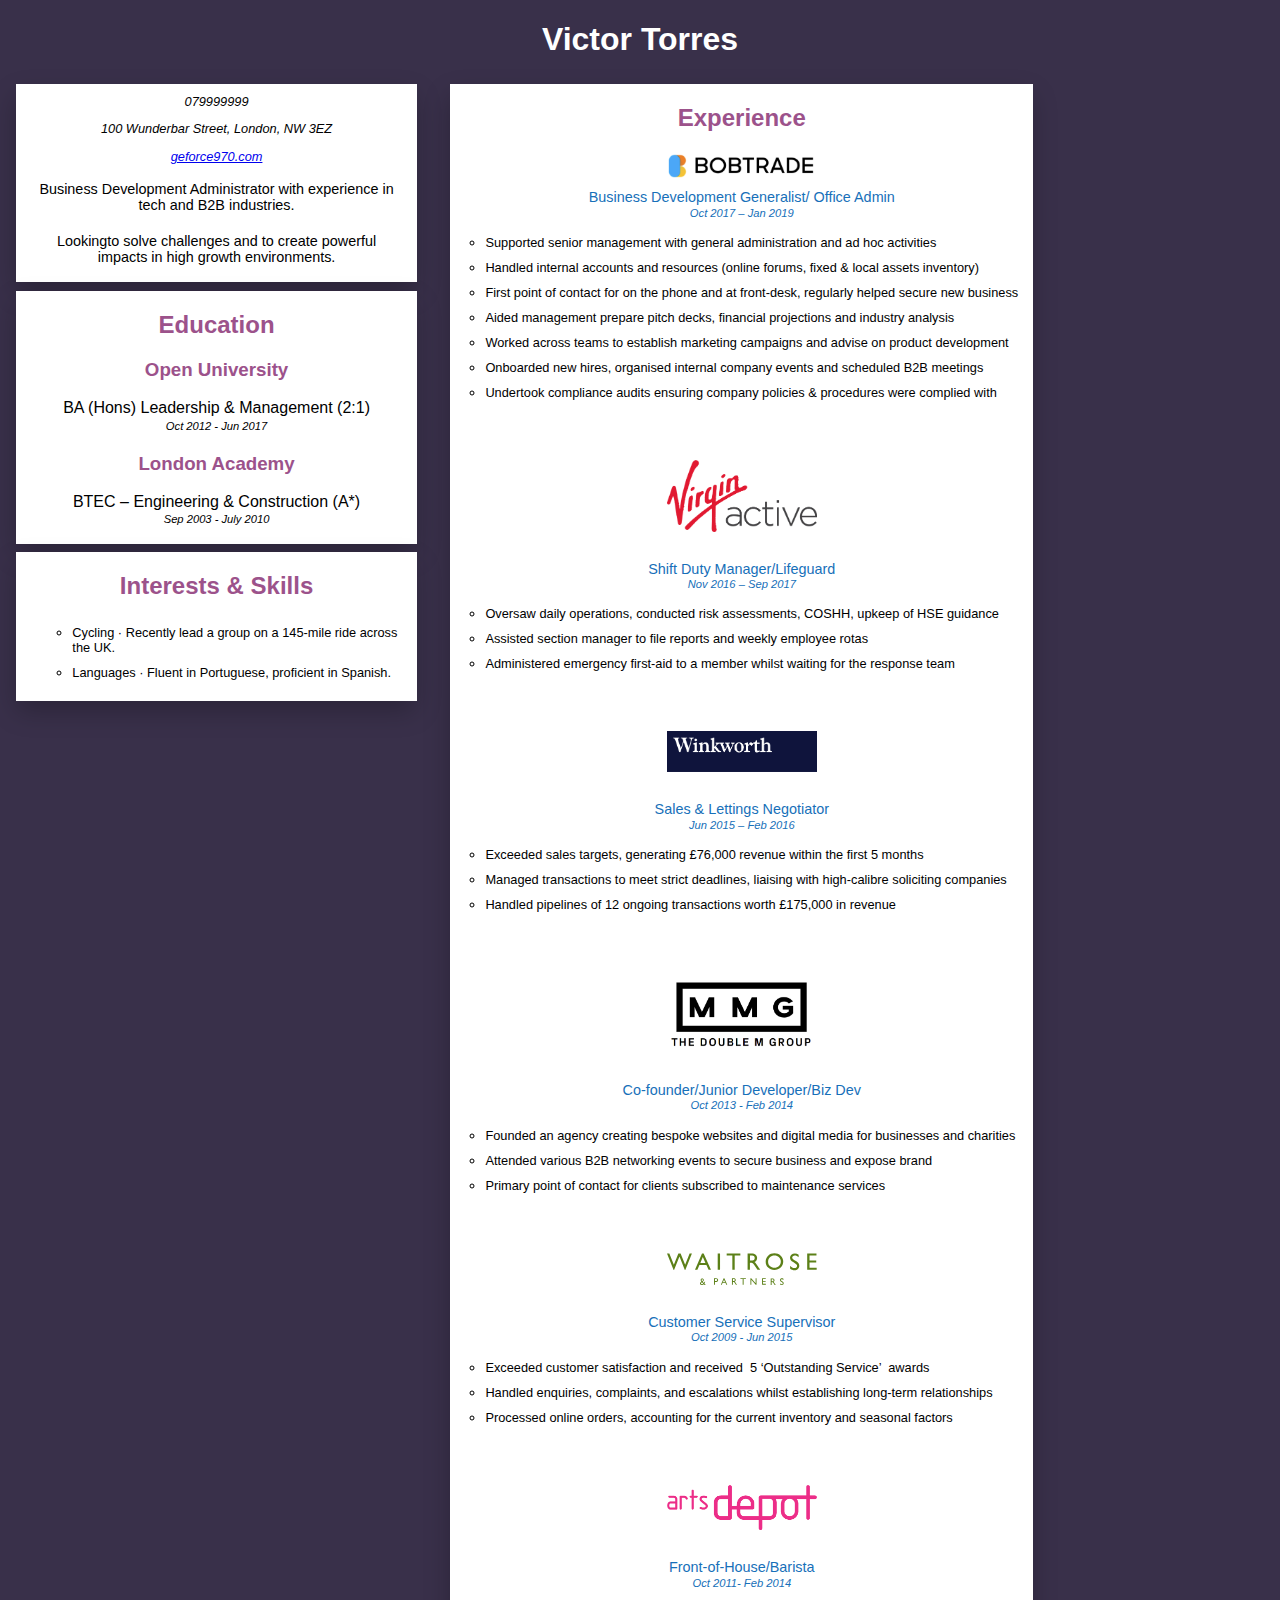
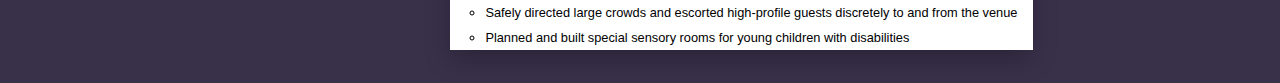
==== commit 65542bc0: "ready for centering" ====
--- a/index.html
+++ b/index.html
@@ -12,28 +12,29 @@
   </head>
   <body>
     <div id="page">
-      <div class="card">
+      <div class="card" id="title">
         <h1 id="main-name">Victor Torres</h1>
       </div>
 
-      <div class="wrapper">
-        <div class="card">
-          <div id="contact-details">
-            <span id="mobile">079999999</span>
-            <span id="address">100 Wunderbar Street, London, NW 3EZ</span>
-            <a href="mailto:demellotorres@gmail.com" id="email">geforce970.com</a>
-            <p>
-              Business Development Administrator with experience in tech and B2B
-              industries.
-            </p>
-            <p>
-              Lookingto solve challenges and to create powerful impacts in high
-              growth environments.
-            </p>
+      <div id="outer-wrapper">
+        <div class="wrapper">
+          <div class="card">
+            <div id="contact-details">
+              <span id="mobile">079999999</span>
+              <span id="address">100 Wunderbar Street, London, NW 3EZ</span>
+              <a href="mailto:demellotorres@gmail.com" id="email">geforce970.com</a>
+              <p>
+                Business Development Administrator with experience in tech and B2B
+                industries.
+              </p>
+              <p>
+                Lookingto solve challenges and to create powerful impacts in high
+                growth environments.
+              </p>
+            </div>
           </div>
-        </div>
-        <div class="card" id="education">
-          <h2>Education</h2>
+          <div class="card" id="education">
+            <h2>Education</h2>
             <div class="institute">
               <p>
                 <h3>Open University</h3>
@@ -48,124 +49,125 @@
                 <span class="dates">Sep 2003 - July 2010</span>
               </p>
             </div>
-        </div>
-        <div class="card" id="interests">
-          <h2>Interests &amp; Skills</h2>
+          </div>
+          <div class="card" id="interests">
+            <h2>Interests &amp; Skills</h2>
             <ul>
               <li>Cycling​ · Recently lead a group on a 145-mile ride across the UK.</li>
               <li>Languages​ · Fluent in Portuguese, proficient in Spanish.</li>
             </ul>
-        </div>
-      </div>
-      <div class="card exp-card">
-        <h2 class="exp-title">Experience</h2>
-        <div class="job" id="bobtrade">
-          <div class="logo bobtrade-img">
-            <img src="img/bobtrade.png" alt="Bobtrade" />
-          </div>
-          <span class="role">Business Development Generalist/ Office Admin</span>
-          <span class="duration">Oct 2017 – Jan 2019</span>
-          <div>
-            <ul class="achievements">
-              <li>
-                Supported senior management with general administration and ad
-                hoc activities
-              </li>
-              <li>
-                Handled internal accounts and resources (online forums, fixed
-                & local assets inventory)
-              </li>
-              <li>
-                First point of contact for on the phone and at front-desk,
-                regularly helped secure new business
-              </li>
-              <li>
-                Aided management prepare pitch decks, financial projections
-                and industry analysis
-              </li>
-              <li>
-                Worked across teams to establish marketing campaigns and
-                advise on product development
-              </li>
-              <li>
-                Onboarded new hires, organised internal company events and
-                scheduled B2B meetings
-              </li>
-              <li>
-                Undertook compliance audits ensuring company policies &
-                procedures were complied with
-              </li>
-            </ul>
           </div>
         </div>
-        <div class="job" id="virgin">
-          <div class="logo"><img src="img/virgin.png" alt="Virgin Active"></div>
-          <span class="role">Shift Duty Manager/Lifeguard</span>
-          <span class="duration">Nov 2016 – Sep 2017</span>
-          <div>
-            <ul class="achievements">
-              <li>Oversaw daily operations, conducted risk assessments, COSHH, upkeep of HSE guidance</li>
-              <li>Assisted section manager to file reports and weekly employee rotas</li>
-              <li>Administered emergency first-aid to a member whilst waiting for the response team</li>
-            </ul>
+        <div class="card exp-card">
+          <h2 class="exp-title">Experience</h2>
+          <div class="job" id="bobtrade">
+            <div class="logo bobtrade-img">
+              <img src="img/bobtrade.png" alt="Bobtrade" />
+            </div>
+            <span class="role">Business Development Generalist/ Office Admin</span>
+            <span class="duration">Oct 2017 – Jan 2019</span>
+            <div>
+              <ul class="achievements">
+                <li>
+                  Supported senior management with general administration and ad
+                  hoc activities
+                </li>
+                <li>
+                  Handled internal accounts and resources (online forums, fixed
+                  & local assets inventory)
+                </li>
+                <li>
+                  First point of contact for on the phone and at front-desk,
+                  regularly helped secure new business
+                </li>
+                <li>
+                  Aided management prepare pitch decks, financial projections
+                  and industry analysis
+                </li>
+                <li>
+                  Worked across teams to establish marketing campaigns and
+                  advise on product development
+                </li>
+                <li>
+                  Onboarded new hires, organised internal company events and
+                  scheduled B2B meetings
+                </li>
+                <li>
+                  Undertook compliance audits ensuring company policies &
+                  procedures were complied with
+                </li>
+              </ul>
+            </div>
           </div>
-        </div>
-        <div class="job" id="winkworth">
-          <div class="logo"><img src="img/winkworth.jpg" alt="Winkworth"></div>
-          <span class="role">Sales & Lettings Negotiator</span>
-          <span class="duration">Jun 2015 – Feb 2016</span>
-          <div>
-            <ul class="achievements">
-              <li>Exceeded sales targets, generating £76,000 revenue within the first 5 months</li>
-              <li>Managed transactions to meet strict deadlines, liaising with high-calibre soliciting companies</li>
-              <li>Handled pipelines of 12 ongoing transactions worth £175,000 in revenue</li>
-            </ul>
+          <div class="job" id="virgin">
+            <div class="logo"><img src="img/virgin.png" alt="Virgin Active"></div>
+            <span class="role">Shift Duty Manager/Lifeguard</span>
+            <span class="duration">Nov 2016 – Sep 2017</span>
+            <div>
+              <ul class="achievements">
+                <li>Oversaw daily operations, conducted risk assessments, COSHH, upkeep of HSE guidance</li>
+                <li>Assisted section manager to file reports and weekly employee rotas</li>
+                <li>Administered emergency first-aid to a member whilst waiting for the response team</li>
+              </ul>
+            </div>
           </div>
-        </div>
-        <div class="job" id="mmg">
-          <div class="logo"><img src="img/mmg.png" alt="Double M Group"></div>
-          <span class="role">Co-founder/Junior Developer/Biz Dev​</span>
-          <span class="duration">Oct 2013 - Feb 2014</span>
-          <div>
-            <ul class="achievements">
-              <li>Founded an agency creating bespoke websites and digital media for businesses and charities</li>
-              <li>Attended various B2B networking events to secure business and expose brand</li>
-              <li>Primary point of contact for clients subscribed to maintenance services</li>
-            </ul>
+          <div class="job" id="winkworth">
+            <div class="logo"><img src="img/winkworth.jpg" alt="Winkworth"></div>
+            <span class="role">Sales & Lettings Negotiator</span>
+            <span class="duration">Jun 2015 – Feb 2016</span>
+            <div>
+              <ul class="achievements">
+                <li>Exceeded sales targets, generating £76,000 revenue within the first 5 months</li>
+                <li>Managed transactions to meet strict deadlines, liaising with high-calibre soliciting companies</li>
+                <li>Handled pipelines of 12 ongoing transactions worth £175,000 in revenue</li>
+              </ul>
+            </div>
           </div>
-        </div>
-        <div class="job" id="waitrose">
-          <div class="logo"><svg viewBox="0 0 398 85" xmlns="http://www.w3.org/2000/svg" class="logo___2sp24">
-              <g fill="#5C8018" fill-rule="evenodd">
-                <path
-                  d="M372.02 1.366v43.086h25.229v-5.558h-19.005V25.499h17.801v-5.557h-17.8V6.922h18.44V1.365H372.02M59.982 1.366L48.155 31.058 36.082 1.366h-5.904L18.173 31.058 6.221 1.366H0l17.533 43.467h1.207L33.1 9.579l14.237 35.254h1.206L66.14 1.366h-6.157M134.535 44.48h6.228V1.393h-6.228zM339.51 27.008l-4.714-2.848c-2.956-1.795-4.826-3.589-6.173-5.252-1.397-1.727-2.095-3.85-2.095-6.11 0-3.392 1.183-6.147 3.551-8.265 2.367-2.117 5.523-3.14 9.306-3.14 3.99 0 6.94 1.01 9.957 3.03v7c-3.123-2.986-6.482-4.48-10.08-4.48-2.027 0-3.69.466-4.992 1.4-1.305.93-1.955 2.152-1.955 3.606 0 1.29.315 2.362 1.275 3.488.96 1.125 2.667 2.445 4.794 3.684l4.916 2.788c5.286 3.138 7.749 7.135 7.749 11.985 0 3.454-1.201 6.3-3.528 8.46-2.326 2.158-5.312 3.308-9.033 3.24-4.272-.074-8.098-1.257-11.694-3.966v-7.833c3.35 4.22 7.226 6.239 11.63 6.239 1.944 0 3.562-.448 4.855-1.523 1.292-1.076 1.996-2.422 1.996-4.04 0-2.624-1.96-5.11-5.764-7.463M102.004 26.473l-6.991-15.608-6.485 15.608h13.476zM92.89 1.393h4.36l19.431 43.34h-6.35l-5.775-12.77h-18.49l-5.415 12.77h-6.376L92.89 1.394zM158.36 1.393h36.318v5.482h-15.04V44.48h-6.225V6.875H158.36V1.393M222.087 6.61h-1.861v13.6h2.357c3.145 0 5.299-.266 6.469-.8a6.06 6.06 0 0 0 2.73-2.423c.651-1.08.975-2.307.975-3.685 0-1.357-.361-2.585-1.085-3.687-.724-1.098-1.742-1.874-3.055-2.327-1.313-.452-3.49-.679-6.53-.679zm-8.191 37.844V1.367h10.982c4.384 0 7.865 1.078 10.44 3.238 2.572 2.159 3.86 5.078 3.86 8.758 0 2.51-.63 4.678-1.89 6.509-1.264 1.83-2.96 3.196-5.316 4.1 1.384.907 2.74 2.141 4.063 3.703 1.323 1.562 3.118 4.286 5.517 8.173 1.51 2.447 2.785 4.286 3.694 5.52l2.296 3.086h-7.464s-1.994-3.118-2.18-3.366l-3.128-4.845-2.314-3.362c-1.282-1.77-2.458-3.233-3.523-4.282-1.068-1.046-1.906-1.745-2.764-2.206-.86-.461-2.424-.694-4.455-.694H220.1v18.755h-6.204zM285.297 6.524c-4.958 0-9.033 1.541-12.224 4.626-3.191 3.083-4.787 7.02-4.787 11.811 0 4.646 1.601 8.511 4.802 11.595 3.202 3.084 7.21 4.626 12.023 4.626 4.833 0 8.867-1.573 12.101-4.72 3.232-3.144 4.849-7.06 4.849-11.747 0-4.565-1.617-8.404-4.849-11.519-3.234-3.115-7.206-4.672-11.915-4.672zm-.248-5.86c6.693 0 12.268 2.108 16.72 6.323 4.453 4.213 6.68 9.497 6.68 15.85s-2.245 11.61-6.74 15.775c-4.494 4.163-10.161 6.244-17 6.244-6.53 0-11.97-2.081-16.32-6.244-4.348-4.165-6.523-9.38-6.523-15.65 0-6.436 2.189-11.762 6.57-15.975 4.38-4.215 9.917-6.322 16.613-6.322zM129.838 69.084h-2.615v5.4h2.765c1.866 0 3.154-.83 3.154-2.743 0-1.77-1.101-2.657-3.304-2.657zm-5.113 15.086V66.885h5.547c1.657 0 2.978.445 3.965 1.335.985.89 1.478 2.083 1.478 3.581 0 1.006-.228 1.926-.738 2.697a4.369 4.369 0 0 1-2.095 1.66c-1.066.403-2.044.53-3.777.525h-1.882v7.487h-2.498zM154.051 76.93l-2.801-6.25-2.597 6.25h5.398zm-3.65-10.045h1.746l7.782 17.36h-2.544l-2.312-5.114h-7.407l-2.168 5.114h-2.554l7.457-17.36zM194.796 66.885h14.569v2.2h-6.033V84.17h-2.498V69.084h-6.038v-2.199M235.23 66.885h2.36v17.26h-2.138L223.759 70.85v13.293h-2.336V66.885h2.012l11.794 13.407V66.885M252.254 66.885h9.839v2.2h-7.355v5.262h7.107v2.212h-7.107v5.361h7.592v2.2h-10.076V66.886M175.655 68.985h-.745v5.449h.943c1.26 0 2.123-.106 2.591-.321 1.006-.458 1.479-1.418 1.486-2.448.005-1.072-.602-2.047-1.66-2.408-.527-.18-1.397-.272-2.615-.272zm-3.282 15.16v-17.26h4.4c1.757 0 3.15.432 4.181 1.298 1.031.863 1.547 2.034 1.547 3.508 0 1.005-.252 1.874-.758 2.607-.506.732-1.184 1.28-2.129 1.643.555.364 1.098.857 1.627 1.483.531.626 1.249 1.718 2.212 3.274a32.71 32.71 0 0 0 1.48 2.212l.919 1.234h-2.99s-.8-1.248-.872-1.347l-1.255-1.941-.927-1.348c-.513-.707-.984-1.294-1.412-1.713-.427-.42-.762-.7-1.105-.884-.346-.185-.973-.279-1.786-.279h-.647v7.512h-2.485z">
-                </path>
-                <g>
+          <div class="job" id="mmg">
+            <div class="logo"><img src="img/mmg.png" alt="Double M Group"></div>
+            <span class="role">Co-founder/Junior Developer/Biz Dev​</span>
+            <span class="duration">Oct 2013 - Feb 2014</span>
+            <div>
+              <ul class="achievements">
+                <li>Founded an agency creating bespoke websites and digital media for businesses and charities</li>
+                <li>Attended various B2B networking events to secure business and expose brand</li>
+                <li>Primary point of contact for clients subscribed to maintenance services</li>
+              </ul>
+            </div>
+          </div>
+          <div class="job" id="waitrose">
+            <div class="logo"><svg viewBox="0 0 398 85" xmlns="http://www.w3.org/2000/svg" class="logo___2sp24">
+                <g fill="#5C8018" fill-rule="evenodd">
                   <path
-                    d="M278.493 69.643h-.745v5.448h.944c1.26 0 2.122-.106 2.592-.32 1.005-.459 1.478-1.419 1.485-2.449.006-1.071-.601-2.047-1.66-2.407-.526-.18-1.398-.272-2.616-.272zm-3.282 15.16v-17.26h4.402c1.755 0 3.15.432 4.18 1.297 1.032.864 1.548 2.035 1.548 3.509 0 1.005-.254 1.874-.758 2.607-.506.732-1.185 1.28-2.13 1.643.556.364 1.098.857 1.628 1.483.53.625 1.249 1.718 2.211 3.274.603.98 1.114 1.717 1.479 2.212l.92 1.234h-2.99s-.799-1.248-.873-1.347l-1.254-1.941-.927-1.348c-.513-.708-.985-1.294-1.411-1.714-.427-.42-.764-.7-1.107-.883-.345-.186-.971-.279-1.784-.279h-.648v7.512h-2.486zM305.096 77.572l-1.889-1.142c-1.184-.72-2.026-1.427-2.528-2.123-.502-.696-.752-1.497-.752-2.403 0-1.36.475-2.463 1.423-3.31.948-.85 2.18-1.273 3.696-1.273 1.45 0 2.779.404 3.988 1.214v2.802c-1.251-1.194-2.595-1.793-4.037-1.793-.813 0-1.479.187-2.001.56-.522.374-.782.851-.782 1.434 0 .517.192 1 .576 1.452.384.451 1.003.925 1.854 1.421l1.899 1.116c2.116 1.259 3.175 2.858 3.175 4.804 0 1.383-.466 2.506-1.398 3.37-.932.867-2.143 1.299-3.633 1.299-1.715 0-3.276-.524-4.685-1.572v-3.14c1.341 1.692 2.894 2.538 4.659 2.538.779 0 1.428-.216 1.945-.646.517-.43.776-.972.776-1.62 0-1.05-.762-2.046-2.286-2.988M96.406 81.259c-1.597 1.815-5.177 2.371-6.022.537-.998-2.166.877-3.582 2.386-4.475 0 0 2.79 3.02 3.636 3.938zm-2.904-11.442c1.06-.026 1.935.537 2.094 1.455.155.885-.36 1.683-.971 2.271a8.213 8.213 0 0 1-1.297.992c-.555-.494-1.003-1.036-1.312-1.577-.263-.46-.47-.988-.468-1.523.005-.962.904-1.591 1.954-1.618zm5.826 11.093c1.052-1.356 2.01-3.865 2.175-4.78l-2.145.004c-.217.713-.77 2.141-1.451 3.252L94.77 75.98c1.545-.893 3.102-2.534 3.053-4.445-.029-1.115-.456-2.029-1.284-2.746-.83-.718-1.87-1.077-3.128-1.077-1.281 0-2.312.366-3.096 1.1-.782.732-1.213 1.69-1.13 2.867.099 1.38.795 2.45 2.128 3.967-.391.214-1.31.822-1.637 1.088-1.471 1.211-2.424 2.542-2.071 4.728.232 1.438 1.384 3.282 4.292 3.505 2.387.182 4.37-.689 6-2.194l1.942 2.03h3.136l-3.647-3.893z">
+                    d="M372.02 1.366v43.086h25.229v-5.558h-19.005V25.499h17.801v-5.557h-17.8V6.922h18.44V1.365H372.02M59.982 1.366L48.155 31.058 36.082 1.366h-5.904L18.173 31.058 6.221 1.366H0l17.533 43.467h1.207L33.1 9.579l14.237 35.254h1.206L66.14 1.366h-6.157M134.535 44.48h6.228V1.393h-6.228zM339.51 27.008l-4.714-2.848c-2.956-1.795-4.826-3.589-6.173-5.252-1.397-1.727-2.095-3.85-2.095-6.11 0-3.392 1.183-6.147 3.551-8.265 2.367-2.117 5.523-3.14 9.306-3.14 3.99 0 6.94 1.01 9.957 3.03v7c-3.123-2.986-6.482-4.48-10.08-4.48-2.027 0-3.69.466-4.992 1.4-1.305.93-1.955 2.152-1.955 3.606 0 1.29.315 2.362 1.275 3.488.96 1.125 2.667 2.445 4.794 3.684l4.916 2.788c5.286 3.138 7.749 7.135 7.749 11.985 0 3.454-1.201 6.3-3.528 8.46-2.326 2.158-5.312 3.308-9.033 3.24-4.272-.074-8.098-1.257-11.694-3.966v-7.833c3.35 4.22 7.226 6.239 11.63 6.239 1.944 0 3.562-.448 4.855-1.523 1.292-1.076 1.996-2.422 1.996-4.04 0-2.624-1.96-5.11-5.764-7.463M102.004 26.473l-6.991-15.608-6.485 15.608h13.476zM92.89 1.393h4.36l19.431 43.34h-6.35l-5.775-12.77h-18.49l-5.415 12.77h-6.376L92.89 1.394zM158.36 1.393h36.318v5.482h-15.04V44.48h-6.225V6.875H158.36V1.393M222.087 6.61h-1.861v13.6h2.357c3.145 0 5.299-.266 6.469-.8a6.06 6.06 0 0 0 2.73-2.423c.651-1.08.975-2.307.975-3.685 0-1.357-.361-2.585-1.085-3.687-.724-1.098-1.742-1.874-3.055-2.327-1.313-.452-3.49-.679-6.53-.679zm-8.191 37.844V1.367h10.982c4.384 0 7.865 1.078 10.44 3.238 2.572 2.159 3.86 5.078 3.86 8.758 0 2.51-.63 4.678-1.89 6.509-1.264 1.83-2.96 3.196-5.316 4.1 1.384.907 2.74 2.141 4.063 3.703 1.323 1.562 3.118 4.286 5.517 8.173 1.51 2.447 2.785 4.286 3.694 5.52l2.296 3.086h-7.464s-1.994-3.118-2.18-3.366l-3.128-4.845-2.314-3.362c-1.282-1.77-2.458-3.233-3.523-4.282-1.068-1.046-1.906-1.745-2.764-2.206-.86-.461-2.424-.694-4.455-.694H220.1v18.755h-6.204zM285.297 6.524c-4.958 0-9.033 1.541-12.224 4.626-3.191 3.083-4.787 7.02-4.787 11.811 0 4.646 1.601 8.511 4.802 11.595 3.202 3.084 7.21 4.626 12.023 4.626 4.833 0 8.867-1.573 12.101-4.72 3.232-3.144 4.849-7.06 4.849-11.747 0-4.565-1.617-8.404-4.849-11.519-3.234-3.115-7.206-4.672-11.915-4.672zm-.248-5.86c6.693 0 12.268 2.108 16.72 6.323 4.453 4.213 6.68 9.497 6.68 15.85s-2.245 11.61-6.74 15.775c-4.494 4.163-10.161 6.244-17 6.244-6.53 0-11.97-2.081-16.32-6.244-4.348-4.165-6.523-9.38-6.523-15.65 0-6.436 2.189-11.762 6.57-15.975 4.38-4.215 9.917-6.322 16.613-6.322zM129.838 69.084h-2.615v5.4h2.765c1.866 0 3.154-.83 3.154-2.743 0-1.77-1.101-2.657-3.304-2.657zm-5.113 15.086V66.885h5.547c1.657 0 2.978.445 3.965 1.335.985.89 1.478 2.083 1.478 3.581 0 1.006-.228 1.926-.738 2.697a4.369 4.369 0 0 1-2.095 1.66c-1.066.403-2.044.53-3.777.525h-1.882v7.487h-2.498zM154.051 76.93l-2.801-6.25-2.597 6.25h5.398zm-3.65-10.045h1.746l7.782 17.36h-2.544l-2.312-5.114h-7.407l-2.168 5.114h-2.554l7.457-17.36zM194.796 66.885h14.569v2.2h-6.033V84.17h-2.498V69.084h-6.038v-2.199M235.23 66.885h2.36v17.26h-2.138L223.759 70.85v13.293h-2.336V66.885h2.012l11.794 13.407V66.885M252.254 66.885h9.839v2.2h-7.355v5.262h7.107v2.212h-7.107v5.361h7.592v2.2h-10.076V66.886M175.655 68.985h-.745v5.449h.943c1.26 0 2.123-.106 2.591-.321 1.006-.458 1.479-1.418 1.486-2.448.005-1.072-.602-2.047-1.66-2.408-.527-.18-1.397-.272-2.615-.272zm-3.282 15.16v-17.26h4.4c1.757 0 3.15.432 4.181 1.298 1.031.863 1.547 2.034 1.547 3.508 0 1.005-.252 1.874-.758 2.607-.506.732-1.184 1.28-2.129 1.643.555.364 1.098.857 1.627 1.483.531.626 1.249 1.718 2.212 3.274a32.71 32.71 0 0 0 1.48 2.212l.919 1.234h-2.99s-.8-1.248-.872-1.347l-1.255-1.941-.927-1.348c-.513-.707-.984-1.294-1.412-1.713-.427-.42-.762-.7-1.105-.884-.346-.185-.973-.279-1.786-.279h-.647v7.512h-2.485z">
                   </path>
+                  <g>
+                    <path
+                      d="M278.493 69.643h-.745v5.448h.944c1.26 0 2.122-.106 2.592-.32 1.005-.459 1.478-1.419 1.485-2.449.006-1.071-.601-2.047-1.66-2.407-.526-.18-1.398-.272-2.616-.272zm-3.282 15.16v-17.26h4.402c1.755 0 3.15.432 4.18 1.297 1.032.864 1.548 2.035 1.548 3.509 0 1.005-.254 1.874-.758 2.607-.506.732-1.185 1.28-2.13 1.643.556.364 1.098.857 1.628 1.483.53.625 1.249 1.718 2.211 3.274.603.98 1.114 1.717 1.479 2.212l.92 1.234h-2.99s-.799-1.248-.873-1.347l-1.254-1.941-.927-1.348c-.513-.708-.985-1.294-1.411-1.714-.427-.42-.764-.7-1.107-.883-.345-.186-.971-.279-1.784-.279h-.648v7.512h-2.486zM305.096 77.572l-1.889-1.142c-1.184-.72-2.026-1.427-2.528-2.123-.502-.696-.752-1.497-.752-2.403 0-1.36.475-2.463 1.423-3.31.948-.85 2.18-1.273 3.696-1.273 1.45 0 2.779.404 3.988 1.214v2.802c-1.251-1.194-2.595-1.793-4.037-1.793-.813 0-1.479.187-2.001.56-.522.374-.782.851-.782 1.434 0 .517.192 1 .576 1.452.384.451 1.003.925 1.854 1.421l1.899 1.116c2.116 1.259 3.175 2.858 3.175 4.804 0 1.383-.466 2.506-1.398 3.37-.932.867-2.143 1.299-3.633 1.299-1.715 0-3.276-.524-4.685-1.572v-3.14c1.341 1.692 2.894 2.538 4.659 2.538.779 0 1.428-.216 1.945-.646.517-.43.776-.972.776-1.62 0-1.05-.762-2.046-2.286-2.988M96.406 81.259c-1.597 1.815-5.177 2.371-6.022.537-.998-2.166.877-3.582 2.386-4.475 0 0 2.79 3.02 3.636 3.938zm-2.904-11.442c1.06-.026 1.935.537 2.094 1.455.155.885-.36 1.683-.971 2.271a8.213 8.213 0 0 1-1.297.992c-.555-.494-1.003-1.036-1.312-1.577-.263-.46-.47-.988-.468-1.523.005-.962.904-1.591 1.954-1.618zm5.826 11.093c1.052-1.356 2.01-3.865 2.175-4.78l-2.145.004c-.217.713-.77 2.141-1.451 3.252L94.77 75.98c1.545-.893 3.102-2.534 3.053-4.445-.029-1.115-.456-2.029-1.284-2.746-.83-.718-1.87-1.077-3.128-1.077-1.281 0-2.312.366-3.096 1.1-.782.732-1.213 1.69-1.13 2.867.099 1.38.795 2.45 2.128 3.967-.391.214-1.31.822-1.637 1.088-1.471 1.211-2.424 2.542-2.071 4.728.232 1.438 1.384 3.282 4.292 3.505 2.387.182 4.37-.689 6-2.194l1.942 2.03h3.136l-3.647-3.893z">
+                    </path>
+                  </g>
                 </g>
-              </g>
-            </svg></div>
-          <span class="role">Customer Service Supervisor</span>
-          <span class="duration">Oct 2009 - Jun 2015</span>
-          <div>
-            <ul class="achievements">
-              <li>Exceeded customer satisfaction and received ​ 5 ‘Outstanding Service’ ​ awards</li>
-              <li>Handled enquiries, complaints, and escalations whilst establishing long-term relationships</li>
-              <li>Processed online orders, accounting for the current inventory and seasonal factors</li>
-            </ul>
+              </svg></div>
+            <span class="role">Customer Service Supervisor</span>
+            <span class="duration">Oct 2009 - Jun 2015</span>
+            <div>
+              <ul class="achievements">
+                <li>Exceeded customer satisfaction and received ​ 5 ‘Outstanding Service’ ​ awards</li>
+                <li>Handled enquiries, complaints, and escalations whilst establishing long-term relationships</li>
+                <li>Processed online orders, accounting for the current inventory and seasonal factors</li>
+              </ul>
+            </div>
           </div>
-        </div>
-        <div class="job" id="artsdepot">
-          <div class="logo"><img src="img/artsdepot.png" alt="Artsdepot"></div>
-          <span class="role">Front-of-House/Barista</span>
-          <span class="duration">Oct 2011- Feb 2014</span>
-          <div>
-            <ul class="achievements">
-              <li>Safely directed large crowds and escorted high-profile guests discretely to and from the venue</li>
-              <li>Planned and built special sensory rooms for young children with disabilities</li>
-            </ul>
+          <div class="job" id="artsdepot">
+            <div class="logo"><img src="img/artsdepot.png" alt="Artsdepot"></div>
+            <span class="role">Front-of-House/Barista</span>
+            <span class="duration">Oct 2011- Feb 2014</span>
+            <div>
+              <ul class="achievements">
+                <li>Safely directed large crowds and escorted high-profile guests discretely to and from the venue</li>
+                <li>Planned and built special sensory rooms for young children with disabilities</li>
+              </ul>
+            </div>
           </div>
         </div>
       </div>
--- a/css/style.css
+++ b/css/style.css
@@ -1,8 +1,8 @@
 body {
   font-family: -apple-system, BlinkMacSystemFont, "Segoe UI", Roboto, Helvetica,
     Arial, sans-serif, "Apple Color Emoji", "Segoe UI Emoji", "Segoe UI Symbol";
-  background-color: rgb(241, 241, 241);
-  color: rgb(58, 58, 58);
+  background-color: rgba(57, 48, 74, 1);
+  color: hsla(300%, 7%, 3%, 1);
 }
 
 h1,
@@ -10,7 +10,7 @@
 h3,
 h4,
 h5 {
-  color: gray;
+  color: rgba(156, 82, 139, 1);
   text-align: center;
 }
 .job ul,
@@ -39,13 +39,13 @@
 }
 
 #page {
-  background-color: #fafafa;
+  background-color: white;
   padding: 1em auto;
   min-width: 300px;
 }
 
 #main-name {
-  color: rgb(23, 120, 185);
+  color: rgba(156, 82, 139, 1);
   text-align: center;
 }
 
@@ -104,10 +104,6 @@
   font-style: italic;
 }
 @media (min-width: 425px) {
-  h2.exp-title {
-    padding: 20px auto 0;
-    margin-top: 40px;
-  }
   #bobtrade > div.logo.bobtrade-img > img {
     padding-top: 0;
   }
@@ -115,7 +111,7 @@
     padding: 0 auto 50px;
   }
 }
-@media (min-width: 768px) and (max-width: 1024px) {
+@media (min-width: 768px) and (max-width: 1023px) {
   #page {
     margin: 20px 45px;
     padding: 20px;
@@ -124,16 +120,40 @@
     box-shadow: -1px 11px 25px -2px rgba(0, 0, 0, 0.25);
   }
 }
+
 @media (min-width: 1024px) {
-  #main-name,
+  #page {
+    background-color: transparent;
+  }
+  #main-name {
+    color: white;
+  }
+  #mobile,
+  #address,
+  #email {
+    padding-top: 10px;
+  }
   .card {
-    border: 1px solid red;
+    /* border: 1px solid blue; */
+    background-color: white;
+    margin: 0 2% 2%;
+    -webkit-box-shadow: -1px 11px 25px -2px rgba(0, 0, 0, 0.25);
+    -moz-box-shadow: -1px 11px 25px -2px rgba(0, 0, 0, 0.25);
+    box-shadow: -1px 11px 25px -2px rgba(0, 0, 0, 0.25);
+  }
+  #outer-wrapper {
+    display: flex;
   }
   .wrapper {
     display: flex;
+    flex-basis: 33%;
+    flex-direction: column;
   }
-  #main-name,
-  #intro {
-    flex-basis: 30%;
+  #title.card {
+    background: none;
+    border: none;
+    -webkit-box-shadow: none;
+    -moz-box-shadow: none;
+    box-shadow: none;
   }
 }
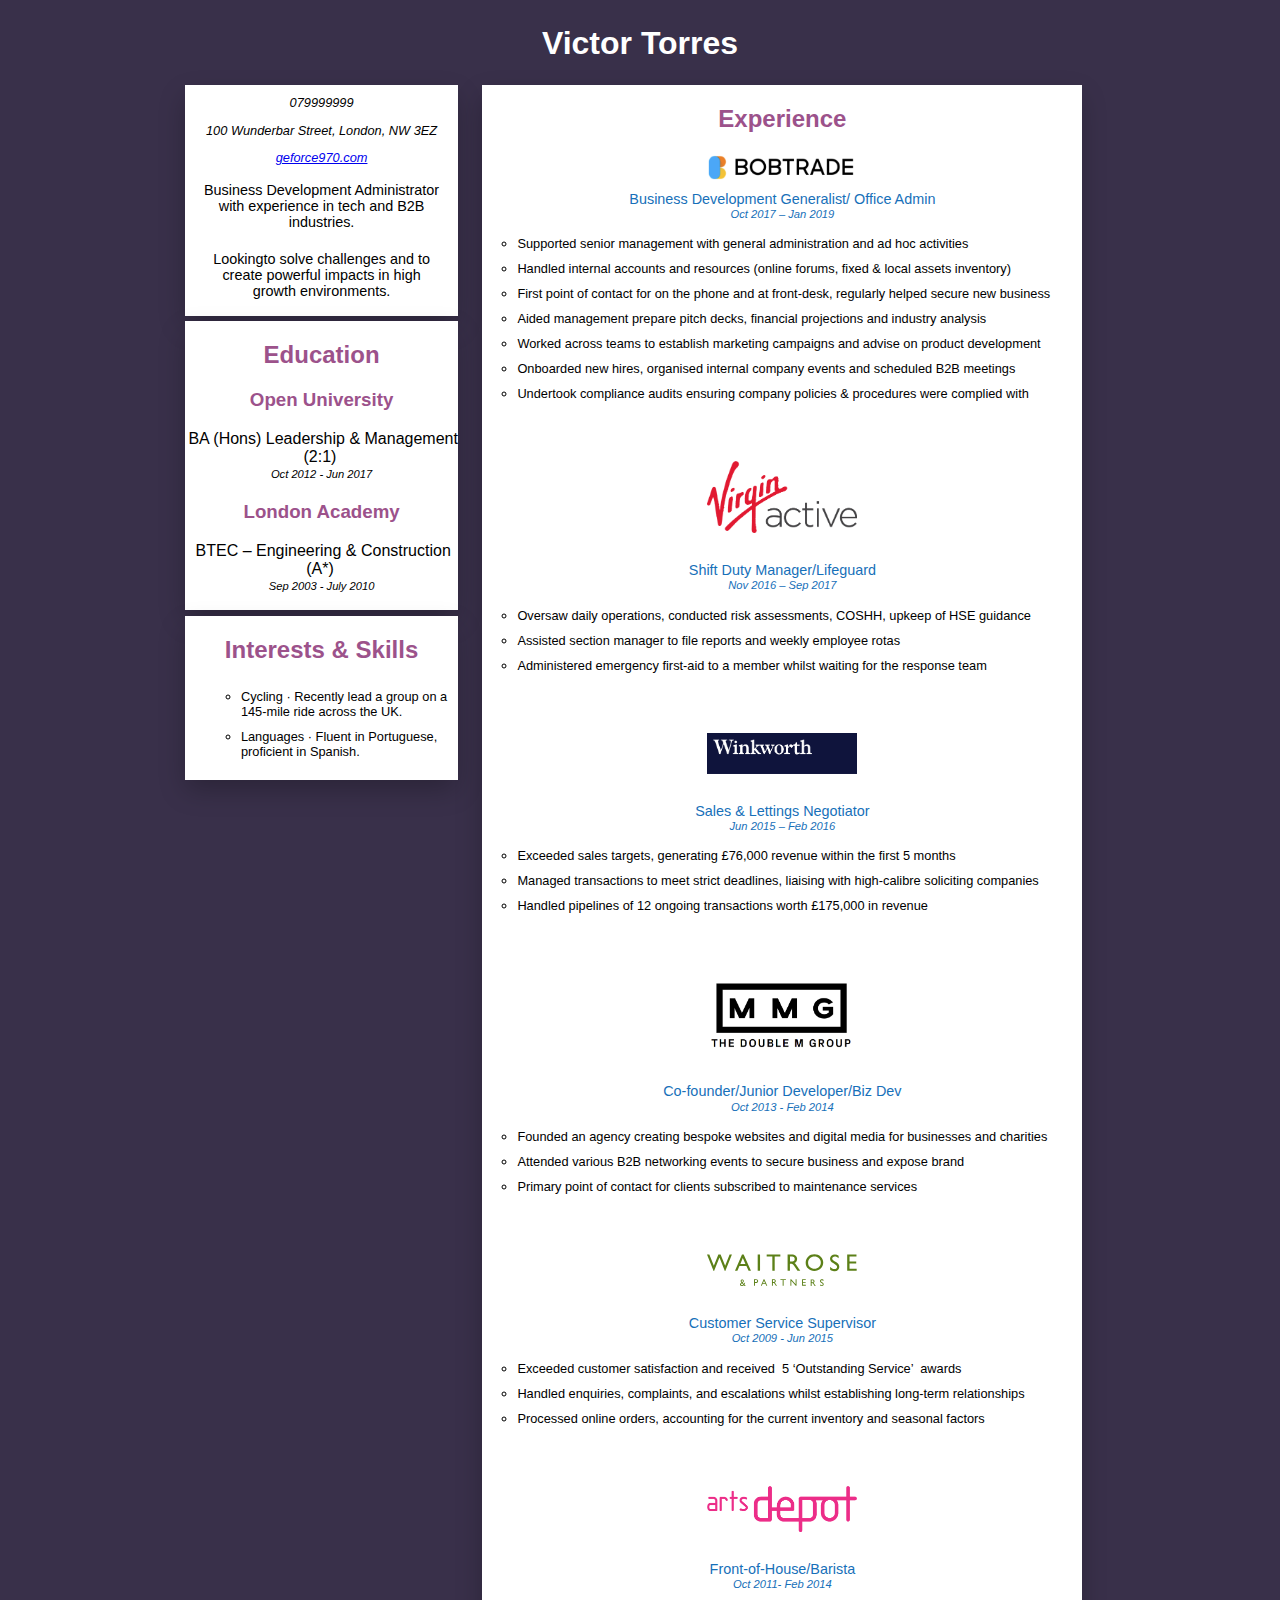
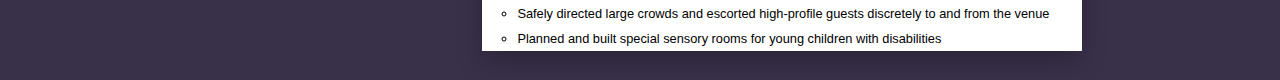
==== commit b748ff08: "fixed centering added width to exp-card" ====
--- a/index.html
+++ b/index.html
@@ -15,7 +15,6 @@
       <div class="card" id="title">
         <h1 id="main-name">Victor Torres</h1>
       </div>
-
       <div id="outer-wrapper">
         <div class="wrapper">
           <div class="card">
--- a/css/style.css
+++ b/css/style.css
@@ -3,6 +3,7 @@
     Arial, sans-serif, "Apple Color Emoji", "Segoe UI Emoji", "Segoe UI Symbol";
   background-color: rgba(57, 48, 74, 1);
   color: hsla(300%, 7%, 3%, 1);
+  margin: 0;
 }
 
 h1,
@@ -40,13 +41,17 @@
 
 #page {
   background-color: white;
+  margin: 10px auto;
   padding: 1em auto;
+  width: 90%;
   min-width: 300px;
 }
 
 #main-name {
   color: rgba(156, 82, 139, 1);
   text-align: center;
+  margin-top: 0;
+  padding-top: 15px;
 }
 
 #contact-details p {
@@ -113,7 +118,6 @@
 }
 @media (min-width: 768px) and (max-width: 1023px) {
   #page {
-    margin: 20px 45px;
     padding: 20px;
     -webkit-box-shadow: -1px 11px 25px -2px rgba(0, 0, 0, 0.25);
     -moz-box-shadow: -1px 11px 25px -2px rgba(0, 0, 0, 0.25);
@@ -141,8 +145,14 @@
     -moz-box-shadow: -1px 11px 25px -2px rgba(0, 0, 0, 0.25);
     box-shadow: -1px 11px 25px -2px rgba(0, 0, 0, 0.25);
   }
+  .exp-card {
+    width: 100%;
+    max-width: 600px;
+  }
   #outer-wrapper {
     display: flex;
+    margin: 0 auto;
+    width: 80%;
   }
   .wrapper {
     display: flex;
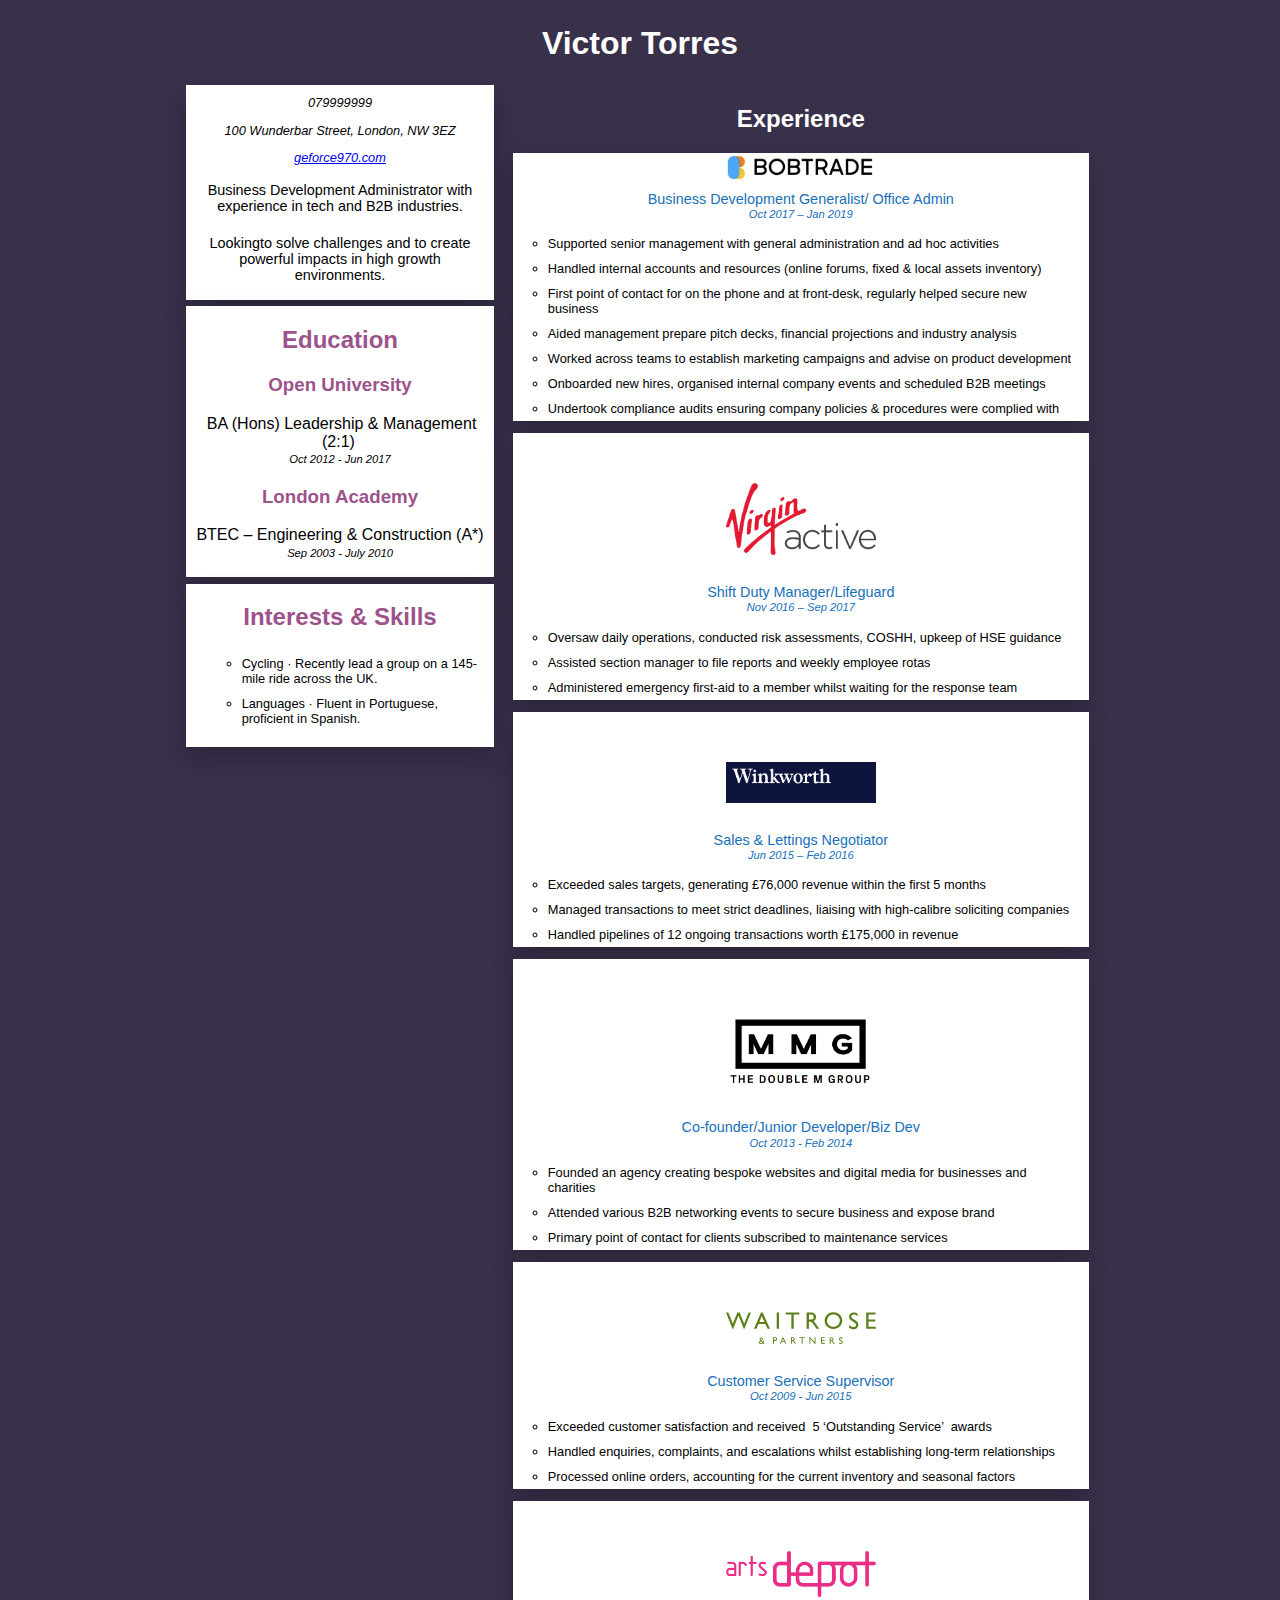
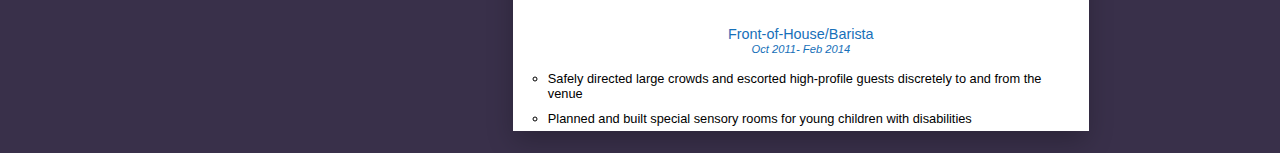
==== commit a71de2f3: "victor done v0.1 ready" ====
--- a/index.html
+++ b/index.html
@@ -57,7 +57,7 @@
             </ul>
           </div>
         </div>
-        <div class="card exp-card">
+        <div class="big-wrapper">
           <h2 class="exp-title">Experience</h2>
           <div class="job" id="bobtrade">
             <div class="logo bobtrade-img">
--- a/css/style.css
+++ b/css/style.css
@@ -137,7 +137,8 @@
   #email {
     padding-top: 10px;
   }
-  .card {
+  .card,
+  .job {
     /* border: 1px solid blue; */
     background-color: white;
     margin: 0 2% 2%;
@@ -145,9 +146,12 @@
     -moz-box-shadow: -1px 11px 25px -2px rgba(0, 0, 0, 0.25);
     box-shadow: -1px 11px 25px -2px rgba(0, 0, 0, 0.25);
   }
-  .exp-card {
+  .big-wrapper {
     width: 100%;
     max-width: 600px;
+  }
+  .big-wrapper h2.exp-title {
+    color: white;
   }
   #outer-wrapper {
     display: flex;
@@ -156,7 +160,7 @@
   }
   .wrapper {
     display: flex;
-    flex-basis: 33%;
+    flex-basis: 50%;
     flex-direction: column;
   }
   #title.card {
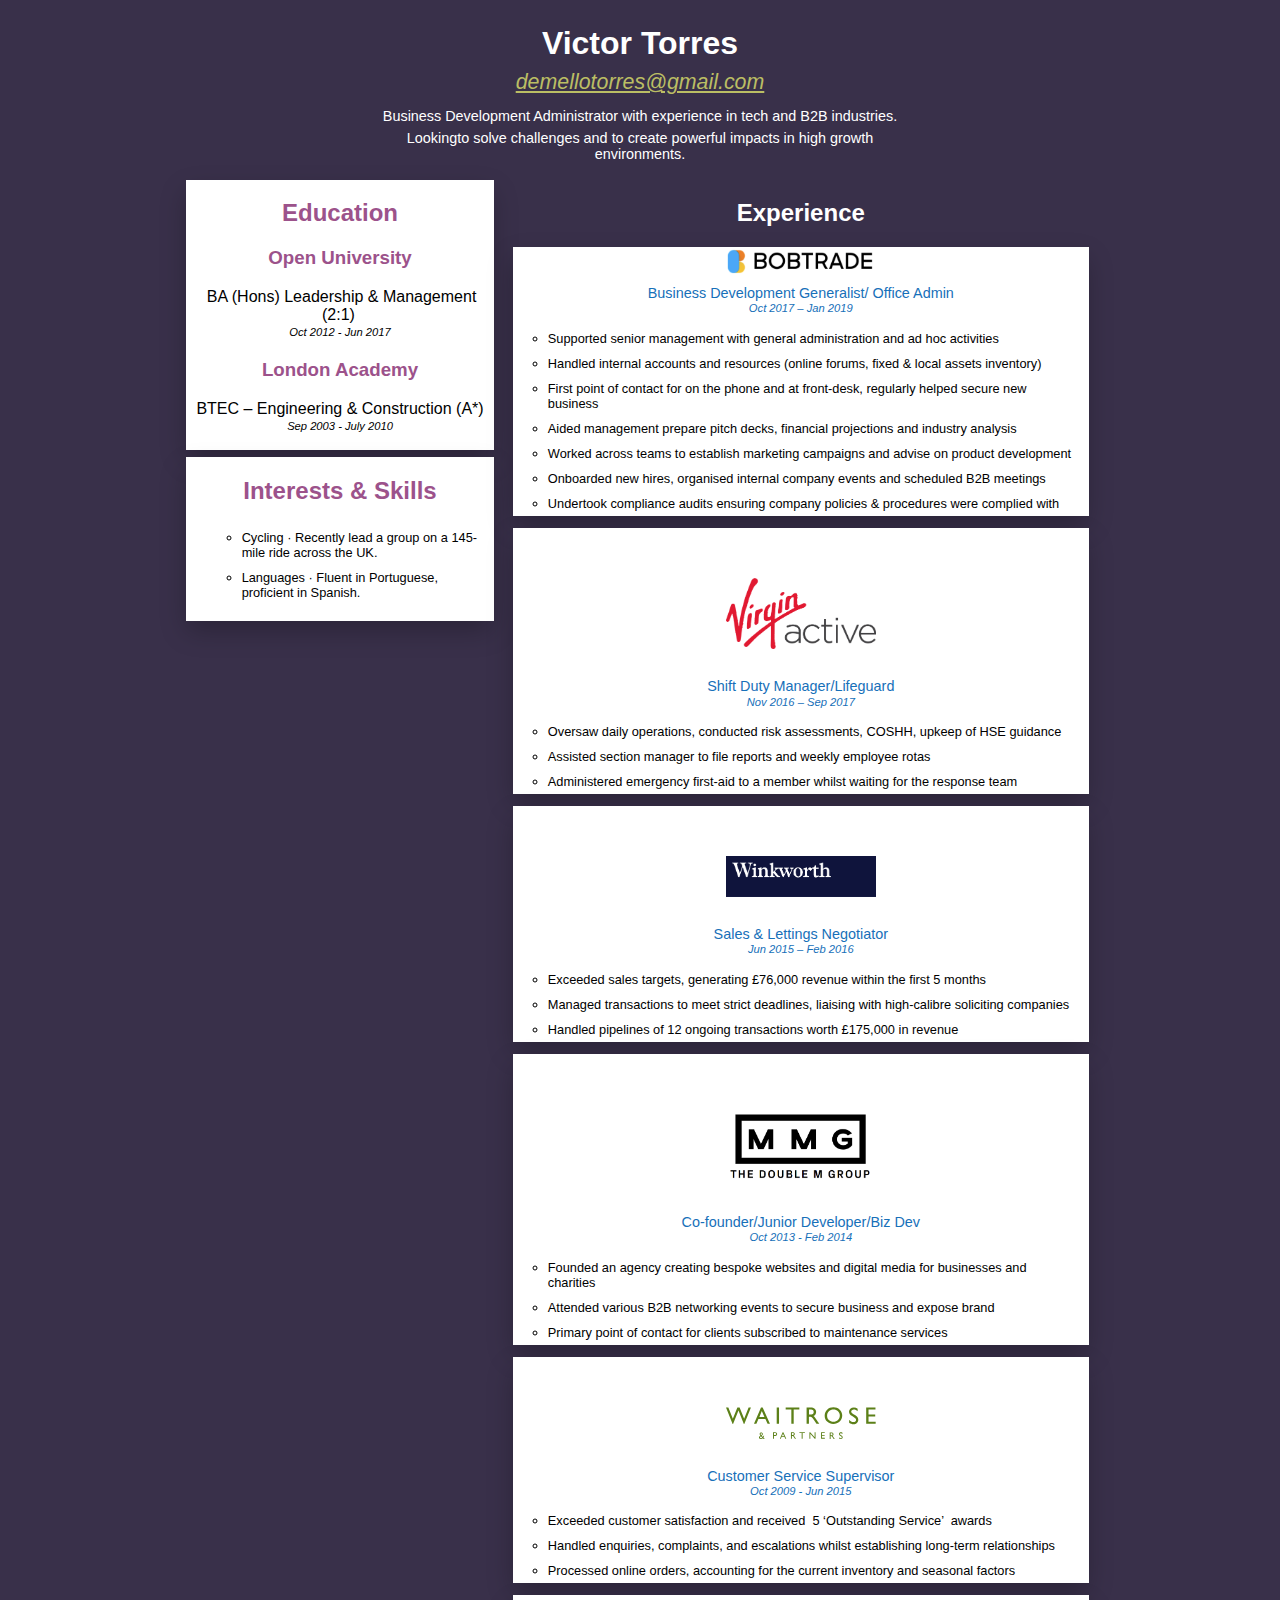
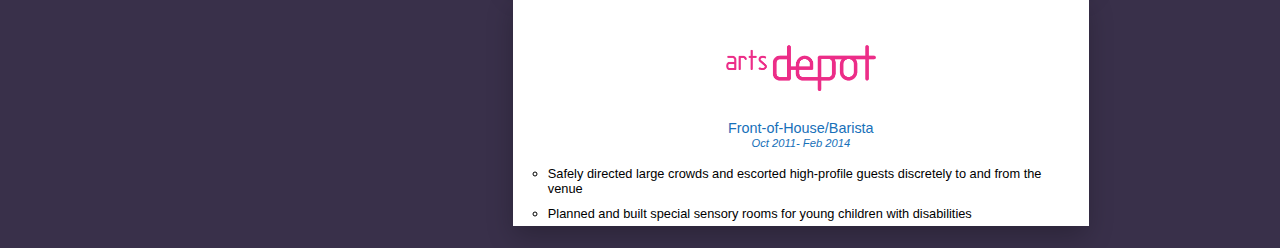
==== commit 974fdefa: "moved intro to top on full screen" ====
--- a/index.html
+++ b/index.html
@@ -15,23 +15,21 @@
       <div class="card" id="title">
         <h1 id="main-name">Victor Torres</h1>
       </div>
+                <div class="card" id="contact-details">
+                
+                  <a href="mailto:demellotorres@gmail.com" id="email">demellotorres@gmail.com</a>
+                  <p>
+                    Business Development Administrator with experience in tech and B2B
+                    industries.
+                  </p>
+                  <p>
+                    Lookingto solve challenges and to create powerful impacts in high
+                    growth environments.
+                  </p>
+                </div>
       <div id="outer-wrapper">
         <div class="wrapper">
-          <div class="card">
-            <div id="contact-details">
-              <span id="mobile">079999999</span>
-              <span id="address">100 Wunderbar Street, London, NW 3EZ</span>
-              <a href="mailto:demellotorres@gmail.com" id="email">geforce970.com</a>
-              <p>
-                Business Development Administrator with experience in tech and B2B
-                industries.
-              </p>
-              <p>
-                Lookingto solve challenges and to create powerful impacts in high
-                growth environments.
-              </p>
-            </div>
-          </div>
+
           <div class="card" id="education">
             <h2>Education</h2>
             <div class="institute">
--- a/css/style.css
+++ b/css/style.css
@@ -120,7 +120,6 @@
   #page {
     padding: 20px;
     -webkit-box-shadow: -1px 11px 25px -2px rgba(0, 0, 0, 0.25);
-    -moz-box-shadow: -1px 11px 25px -2px rgba(0, 0, 0, 0.25);
     box-shadow: -1px 11px 25px -2px rgba(0, 0, 0, 0.25);
   }
 }
@@ -135,7 +134,7 @@
   #mobile,
   #address,
   #email {
-    padding-top: 10px;
+    /* padding-top: 10px; */
   }
   .card,
   .job {
@@ -143,7 +142,6 @@
     background-color: white;
     margin: 0 2% 2%;
     -webkit-box-shadow: -1px 11px 25px -2px rgba(0, 0, 0, 0.25);
-    -moz-box-shadow: -1px 11px 25px -2px rgba(0, 0, 0, 0.25);
     box-shadow: -1px 11px 25px -2px rgba(0, 0, 0, 0.25);
   }
   .big-wrapper {
@@ -154,20 +152,50 @@
     color: white;
   }
   #outer-wrapper {
+    display: -webkit-box;
+    display: -ms-flexbox;
     display: flex;
     margin: 0 auto;
     width: 80%;
   }
   .wrapper {
+    display: -webkit-box;
+    display: -ms-flexbox;
     display: flex;
+    -ms-flex-preferred-size: 50%;
     flex-basis: 50%;
+    -webkit-box-orient: vertical;
+    -webkit-box-direction: normal;
+    -ms-flex-direction: column;
     flex-direction: column;
   }
   #title.card {
     background: none;
     border: none;
     -webkit-box-shadow: none;
-    -moz-box-shadow: none;
     box-shadow: none;
   }
-}
+
+  #contact-details {
+    color: white;
+    width: 50%;
+    max-width: 600px;
+    /* background: rgba(255, 255, 255, 0.1); */
+    background: none;
+    position: relative;
+    top: -15px;
+    -webkit-box-shadow: none;
+    box-shadow: none;
+    margin: 0 auto;
+  }
+  #contact-details a {
+    color: rgba(187, 190, 100, 1);
+    font-size: 1.337rem;
+  }
+  #contact-details p {
+    margin: 0;
+  }
+  #contact-details p:first-of-type {
+    margin-top: 10px;
+  }
+}
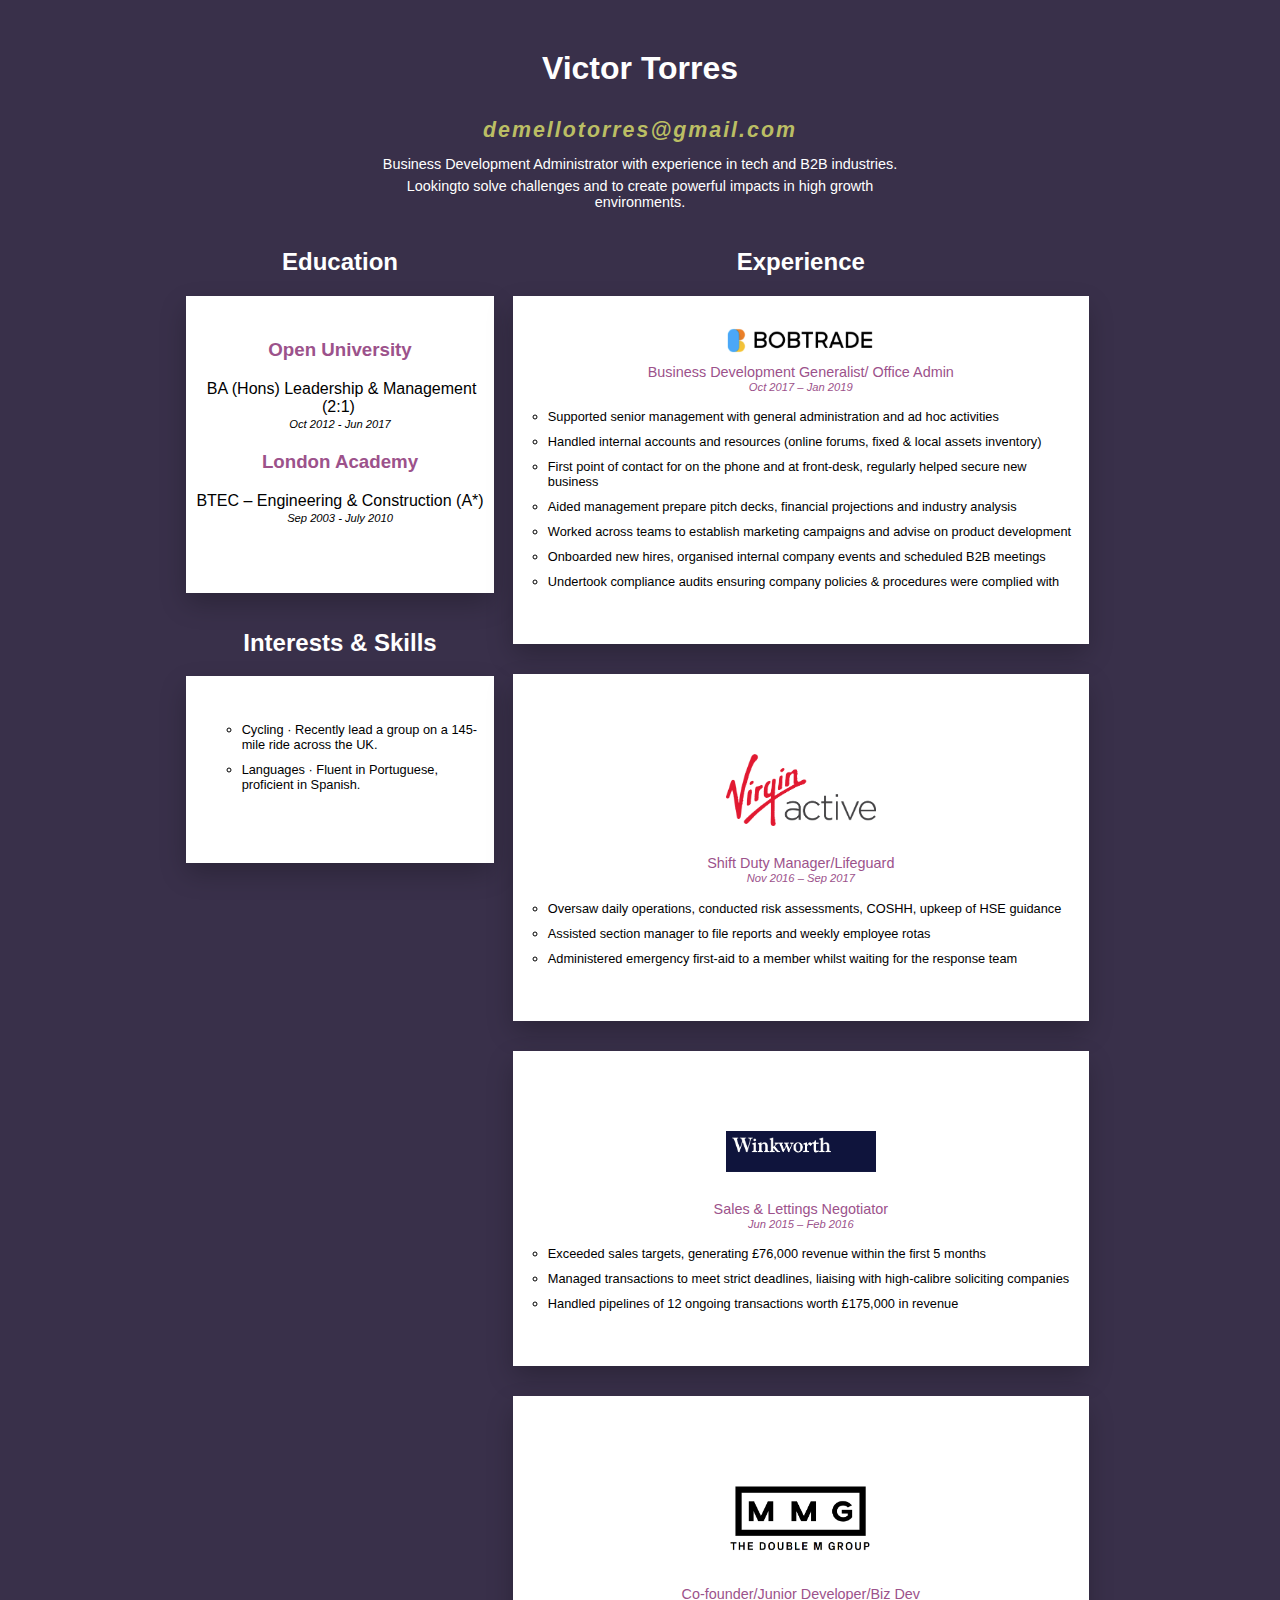
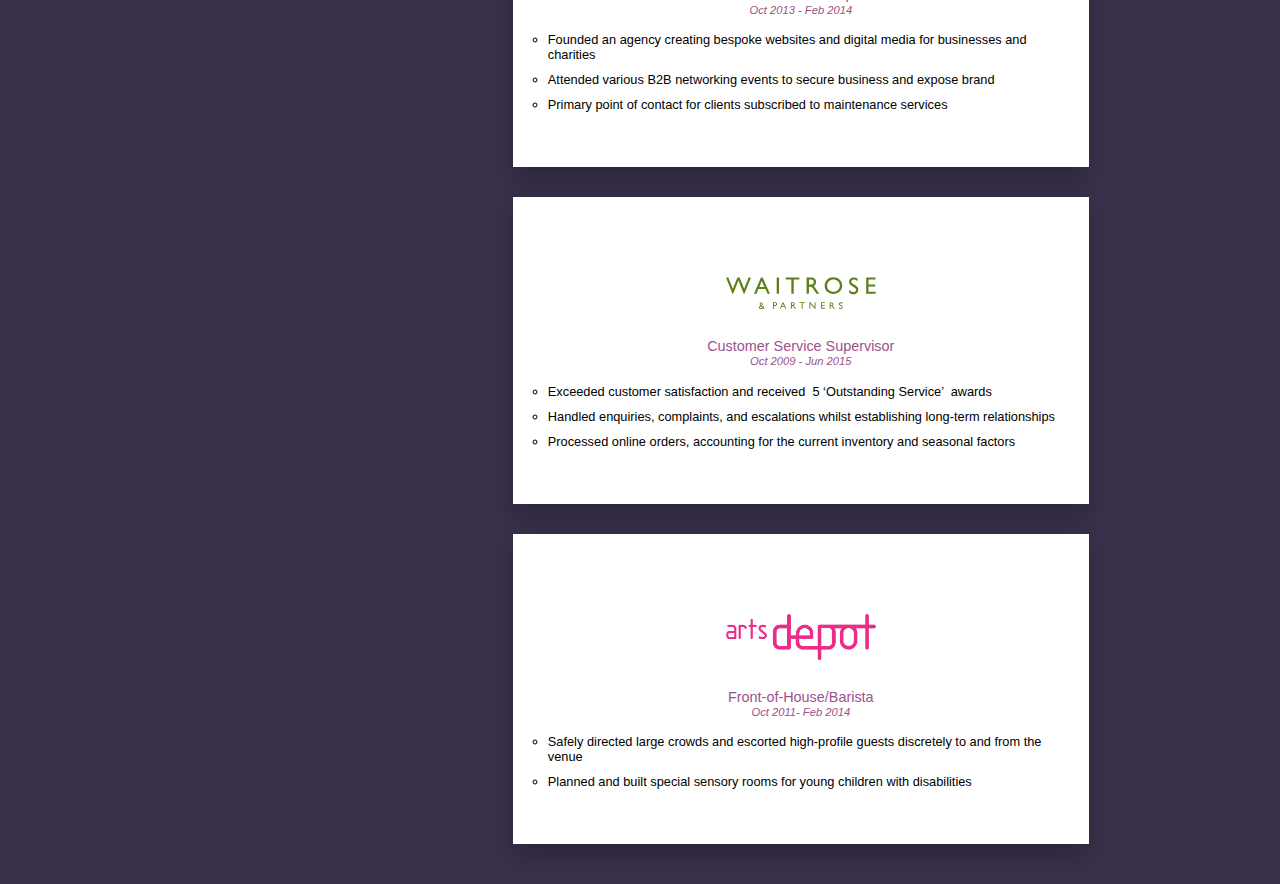
==== commit 894b2b8c: "finished v0.2" ====
--- a/index.html
+++ b/index.html
@@ -29,30 +29,33 @@
                 </div>
       <div id="outer-wrapper">
         <div class="wrapper">
-
-          <div class="card" id="education">
+          <div class="inner-wrapper">
             <h2>Education</h2>
-            <div class="institute">
-              <p>
-                <h3>Open University</h3>
-                <span class="edu-grades">BA (Hons) Leadership & Management (2:1)</span>
-                <span class="dates">Oct 2012 - Jun 2017</span>
-              </p>
-            </div>
-            <div class="institute">
-              <p>
-                <h3>London Academy</h3>
-                <span class="edu-grades">BTEC – Engineering & Construction (A*)</span>
-                <span class="dates">Sep 2003 - July 2010</span>
-              </p>
+            <div class="card" id="education">
+              <div class="institute">
+                <p>
+                  <h3>Open University</h3>
+                  <span class="edu-grades">BA (Hons) Leadership & Management (2:1)</span>
+                  <span class="dates">Oct 2012 - Jun 2017</span>
+                </p>
+              </div>
+              <div class="institute">
+                <p>
+                  <h3>London Academy</h3>
+                  <span class="edu-grades">BTEC – Engineering & Construction (A*)</span>
+                  <span class="dates">Sep 2003 - July 2010</span>
+                </p>
+              </div>
             </div>
           </div>
-          <div class="card" id="interests">
+          <div class="inner-wrapper">
             <h2>Interests &amp; Skills</h2>
-            <ul>
-              <li>Cycling​ · Recently lead a group on a 145-mile ride across the UK.</li>
-              <li>Languages​ · Fluent in Portuguese, proficient in Spanish.</li>
-            </ul>
+            <div class="card" id="interests">
+              <ul>
+                <li>Cycling​ · Recently lead a group on a 145-mile ride across the UK.</li>
+                <li>Languages​ · Fluent in Portuguese, proficient in Spanish.</li>
+              </ul>
+            </div>
           </div>
         </div>
         <div class="big-wrapper">
--- a/css/style.css
+++ b/css/style.css
@@ -6,6 +6,13 @@
   margin: 0;
 }
 
+a {
+  color: rgba(187, 190, 100, 1);
+  font-weight: 800;
+  letter-spacing: 2px;
+  text-decoration: none;
+}
+
 h1,
 h2,
 h3,
@@ -78,7 +85,8 @@
   font-size: 0.9em;
   text-align: center;
   line-height: 1.2em;
-  color: rgb(23, 112, 185);
+  color: rgba(156, 82, 139, 1);
+  font-weight: 500;
 }
 .job .logo {
   max-width: 150px;
@@ -140,9 +148,14 @@
   .job {
     /* border: 1px solid blue; */
     background-color: white;
-    margin: 0 2% 2%;
+    margin: 0 2% 5%;
     -webkit-box-shadow: -1px 11px 25px -2px rgba(0, 0, 0, 0.25);
     box-shadow: -1px 11px 25px -2px rgba(0, 0, 0, 0.25);
+    padding-bottom: 50px;
+    padding-top: 25px;
+  }
+  .inner-wrapper h2 {
+    color: white;
   }
   .big-wrapper {
     width: 100%;
@@ -174,10 +187,13 @@
     border: none;
     -webkit-box-shadow: none;
     box-shadow: none;
-  }
-
-  #contact-details {
-    color: white;
+    margin: 0;
+    padding-bottom: 0;
+  }
+
+  .card#contact-details {
+    color: white;
+    padding-bottom: 0px;
     width: 50%;
     max-width: 600px;
     /* background: rgba(255, 255, 255, 0.1); */
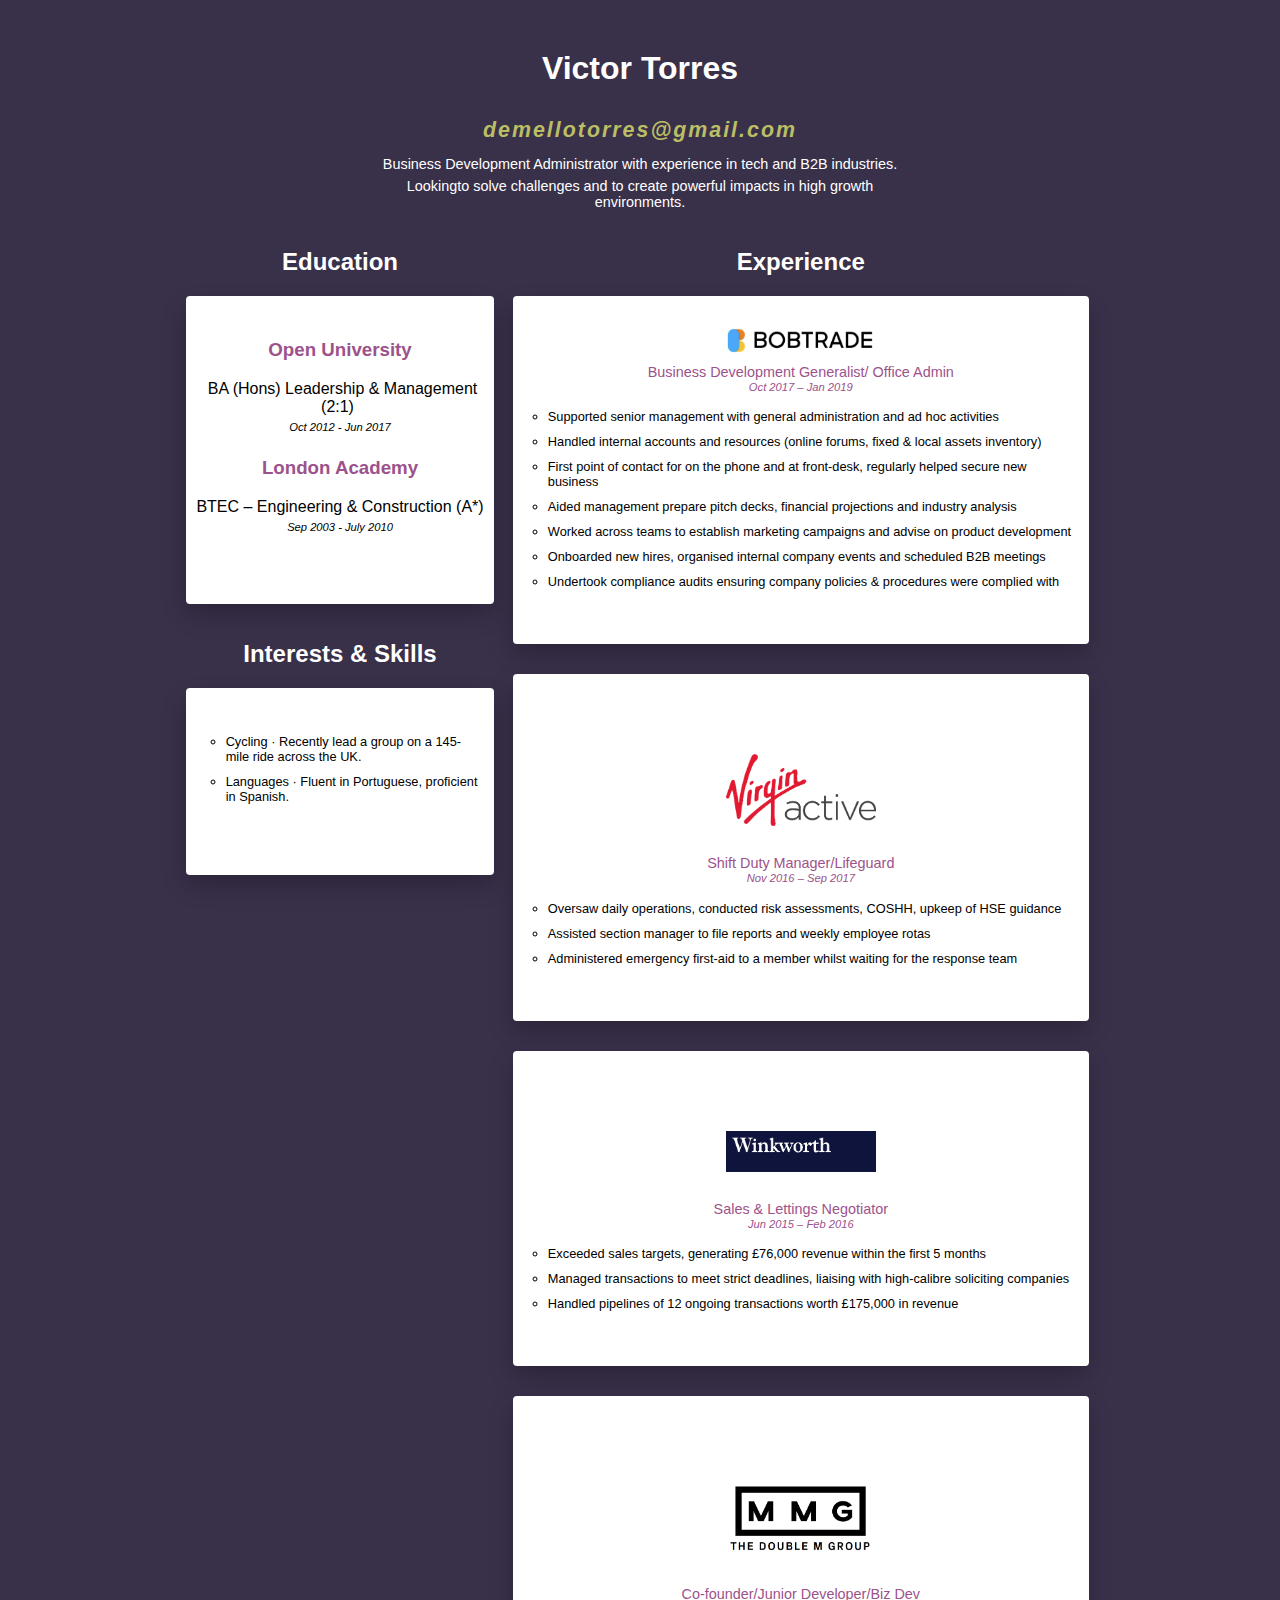
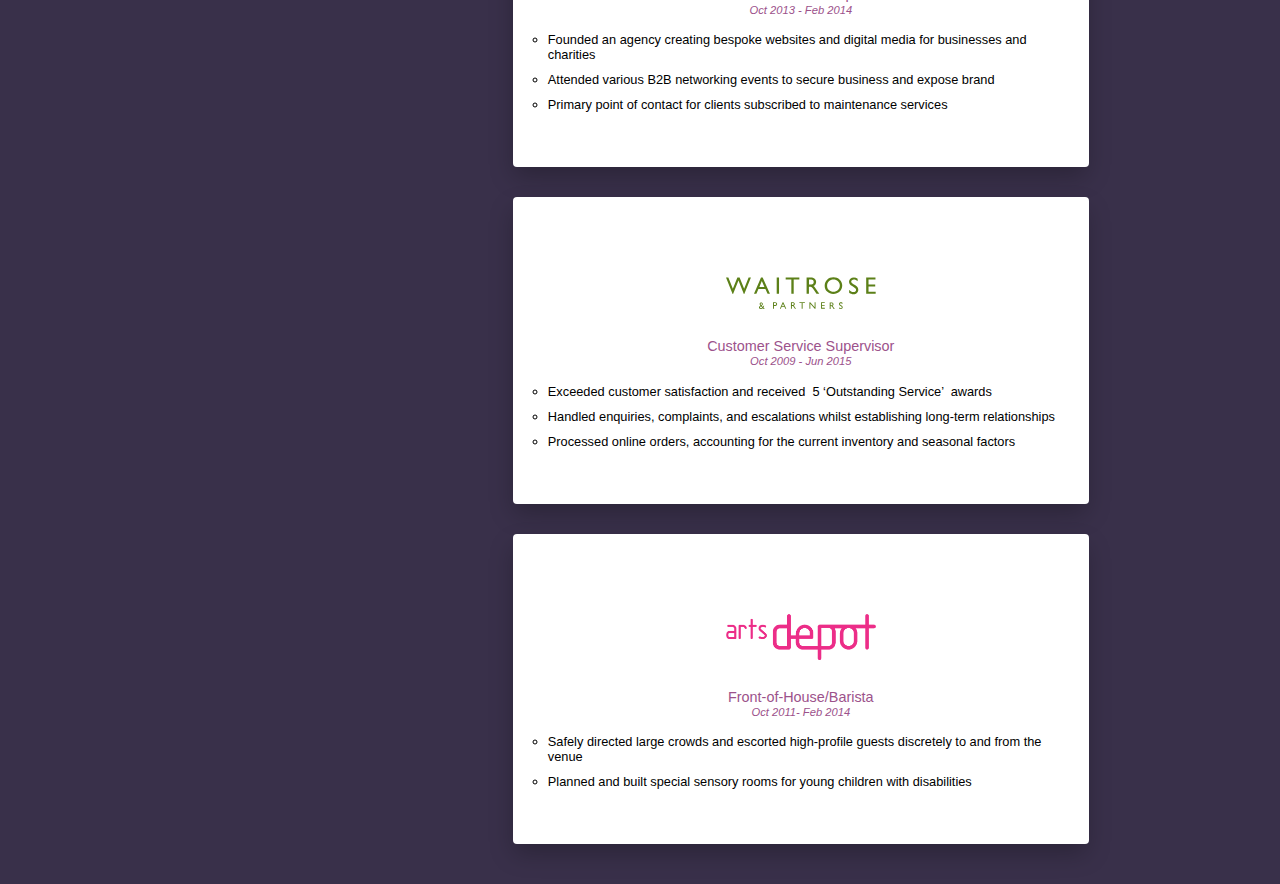
==== commit 643902d4: "finished v0.3" ====
--- a/index.html
+++ b/index.html
@@ -3,6 +3,8 @@
   <head>
     <meta name="viewport" content="width=device-width, initial-scale=1" />
     <title>Victor Torres</title>
+    <link rel="stylesheet" href="https://use.fontawesome.com/releases/v5.7.2/css/all.css"
+      integrity="sha384-fnmOCqbTlWIlj8LyTjo7mOUStjsKC4pOpQbqyi7RrhN7udi9RwhKkMHpvLbHG9Sr" crossorigin="anonymous">
     <link
       href="http://fonts.googleapis.com/css?family=Reenie+Beanie:regular"
       rel="stylesheet"
@@ -17,7 +19,8 @@
       </div>
                 <div class="card" id="contact-details">
                 
-                  <a href="mailto:demellotorres@gmail.com" id="email">demellotorres@gmail.com</a>
+                  <a href="mailto:demellotorres@gmail.com" id="email"><i class="fas fa-envelope"></i>
+ demellotorres@gmail.com</a>
                   <p>
                     Business Development Administrator with experience in tech and B2B
                     industries.
--- a/css/style.css
+++ b/css/style.css
@@ -6,8 +6,16 @@
   margin: 0;
 }
 
-a {
+a,
+a:visited {
   color: rgba(187, 190, 100, 1);
+  font-weight: 800;
+  letter-spacing: 2px;
+  text-decoration: none;
+}
+a:hover {
+  color: rgba(187, 255, 100, 1);
+  /* color: red; */
   font-weight: 800;
   letter-spacing: 2px;
   text-decoration: none;
@@ -25,7 +33,7 @@
 #interests ul {
   list-style: circle;
   list-style-position: outside;
-  margin-left: 1em;
+  /* margin-left: 5px; */
 }
 
 .job li:before,
@@ -43,7 +51,7 @@
   left: -5px;
 }
 span {
-  padding: 0.2em;
+  padding: 5px;
 }
 
 #page {
@@ -153,6 +161,7 @@
     box-shadow: -1px 11px 25px -2px rgba(0, 0, 0, 0.25);
     padding-bottom: 50px;
     padding-top: 25px;
+    border-radius: 4px;
   }
   .inner-wrapper h2 {
     color: white;
@@ -205,7 +214,7 @@
     margin: 0 auto;
   }
   #contact-details a {
-    color: rgba(187, 190, 100, 1);
+    /* color: rgba(187, 190, 100, 1); */
     font-size: 1.337rem;
   }
   #contact-details p {
